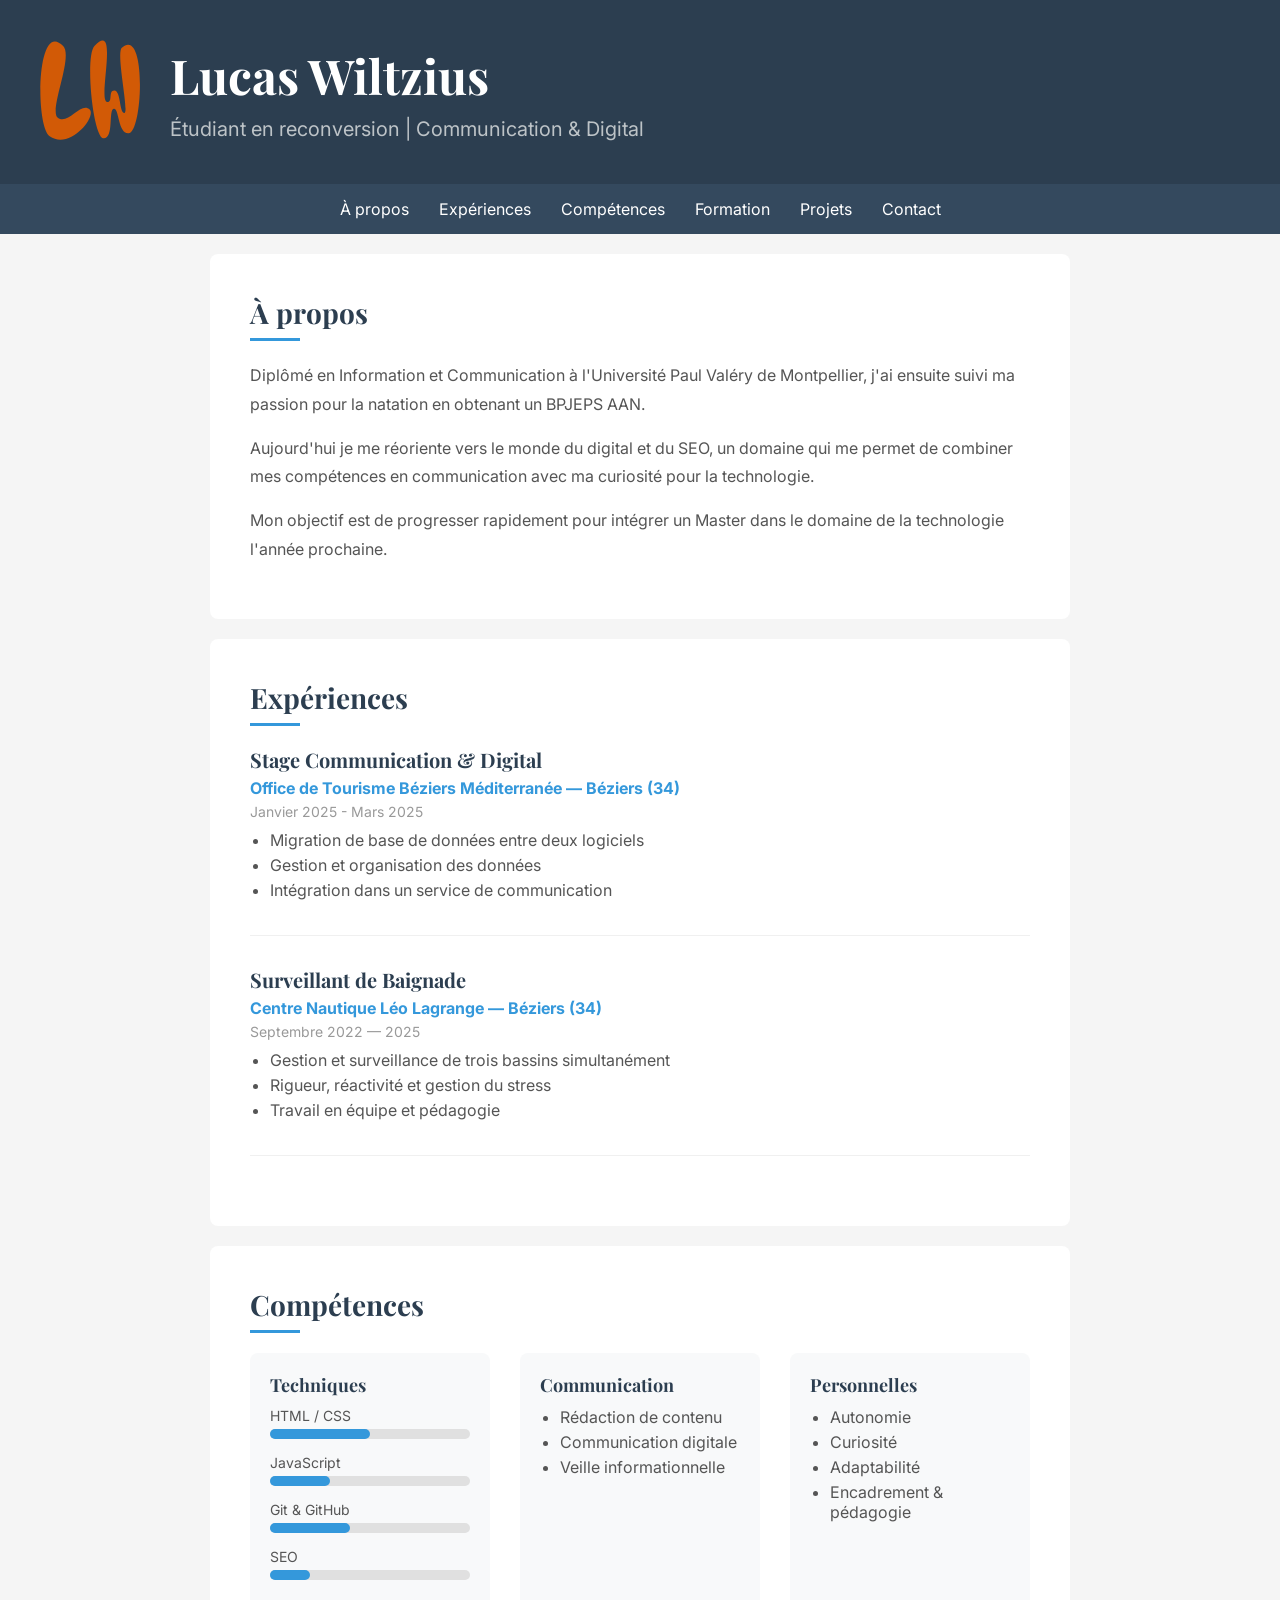
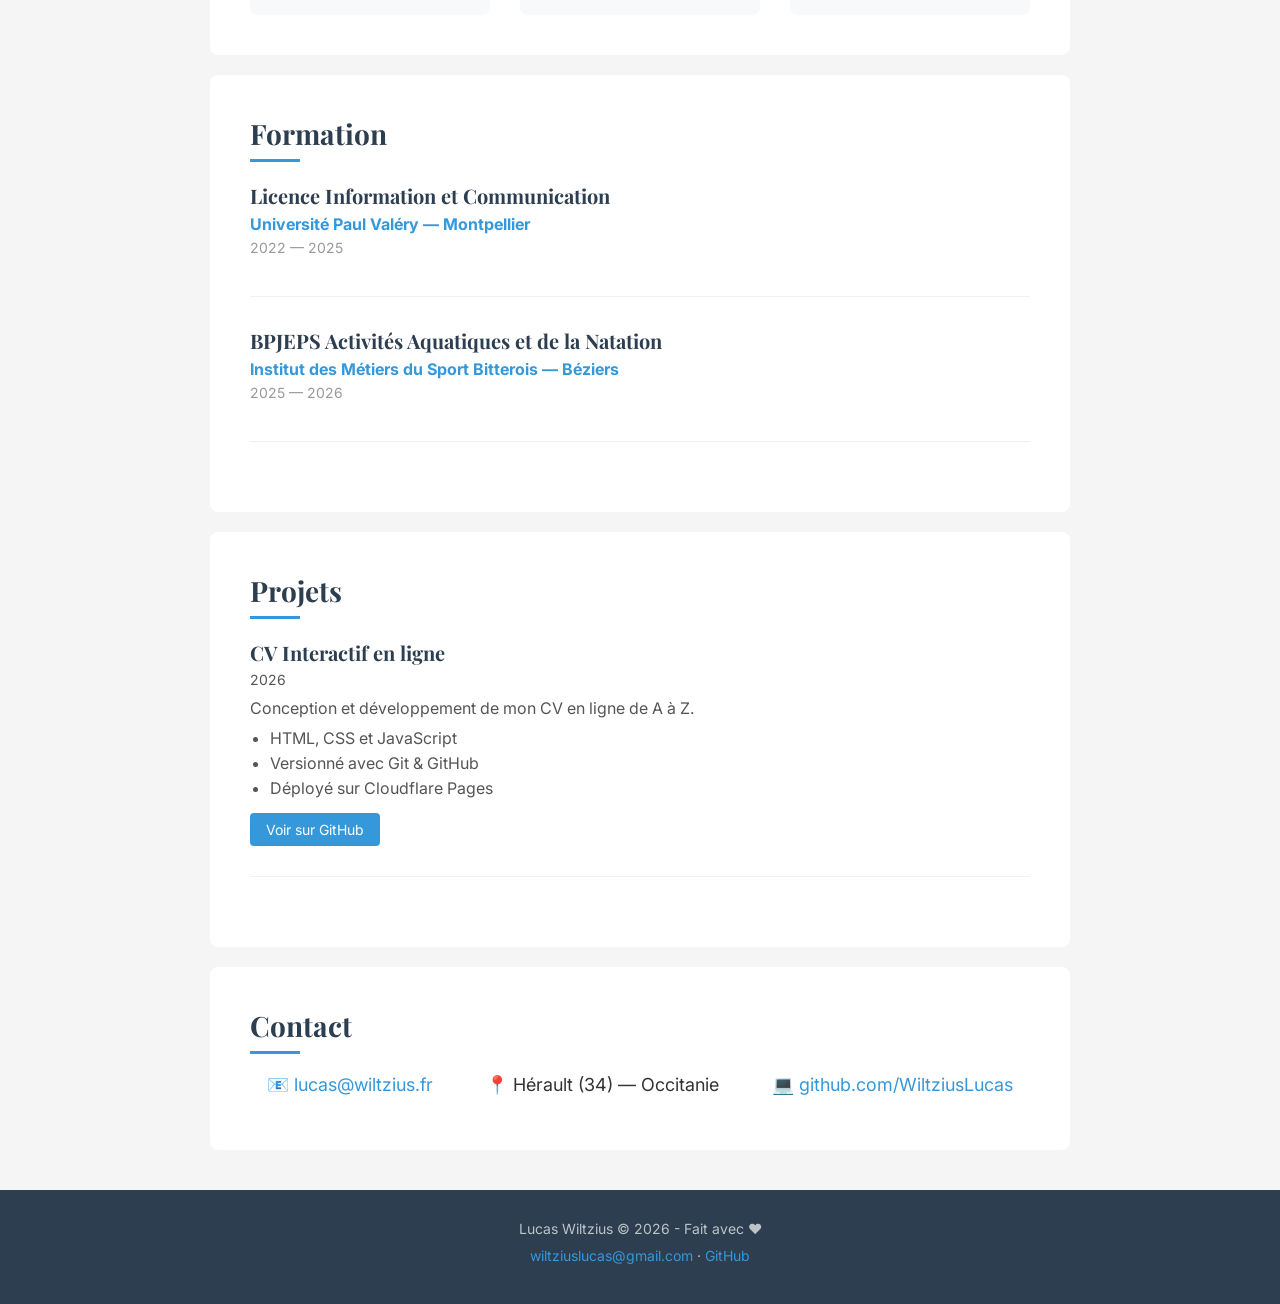
==== index.html @ 1086569e "Header change" ====
<!DOCTYPE html>
<html lang="fr">

<head>
    <meta charset="UTF-8">
    <meta name="viewport" content="width=device-width, initial-scale=1.0">
    <meta name="description"
        content="CV en ligne de Lucas Wiltzius, étudiant en reconversion vers le digital et le SEO. Diplômé en Information-Communication, basé en Occitanie.">
    <meta name="keywords" content="Lucas Wiltzius, CV, digital, SEO, communication, Montpellier, Occitanie">
    <meta name="author" content="Lucas Wiltzius">

    <!-- Facebook Meta Tags -->
    <meta property="og:url" content="https://mon-cv.lucas-d0a.workers.dev/">
    <meta property="og:type" content="website">
    <meta property="og:title" content="Lucas Wiltzius — CV en ligne">
    <meta property="og:description"
        content="Étudiant en reconversion vers le digital et le SEO. Diplômé en Information-Communication, basé en Occitanie.">
    <meta property="og:image" content="https://placehold.co/1200x630">

    <!-- Twitter Meta Tags -->
    <meta name="twitter:card" content="summary_large_image">
    <meta property="twitter:domain" content="mon-cv.lucas-d0a.workers.dev">
    <meta property="twitter:url" content="https://mon-cv.lucas-d0a.workers.dev/">
    <meta name="twitter:title" content="Lucas Wiltzius — CV en ligne">
    <meta name="twitter:description"
        content="Étudiant en reconversion vers le digital et le SEO. Diplômé en Information-Communication, basé en Occitanie.">
    <meta name="twitter:image" content="https://placehold.co/1200x630">

    <!-- Meta Tags Generated via https://www.opengraph.xyz -->

    <!-- Open Graph -->
    <!--
    <meta property="og:title" content="Lucas Wiltzius — CV en ligne">
    <meta property="og:description"
        content="Étudiant en reconversion vers le digital et le SEO. Diplômé en Information-Communication, basé en Occitanie.">
    <meta property="og:type" content="website">
    <meta property="og:url" content="https://mon-cv.lucas-d0a.workers.dev">
    <meta property="og:image" content="https://placehold.co/1200x630"> -->

    <title>CV - Lucas Wiltzius</title>
    <link
        href="https://fonts.googleapis.com/css2?family=Playfair+Display:wght@700&family=Inter:wght@400;600&display=swap"
        rel="stylesheet">
    <link rel="stylesheet" href="css/style.css">
</head>

<body>
    <header>
        <div class="header-logo">
            <img src="assets/images/logo-optimise.svg" alt="Logo Lucas Wiltzius" class="logo">
        </div>
        <div class="header-texte">
            <h1>Lucas Wiltzius</h1>
            <p>Étudiant en reconversion | Communication & Digital</p>
        </div>
    </header>

    <nav>
        <button class="hamburger" id="hamburger">☰</button>
        <div class="nav-liens" id="nav-liens">
            <a href="#apropos">À propos</a>
            <a href="#experiences">Expériences</a>
            <a href="#competences">Compétences</a>
            <a href="#formation">Formation</a>
            <a href="#projets">Projets</a>
            <a href="#contact">Contact</a>
        </div>
    </nav>

    <main>
        <section id="apropos">
            <h2>À propos</h2>
            <p>Diplômé en Information et Communication à l'Université Paul Valéry de Montpellier, j'ai ensuite suivi ma
                passion pour la natation en obtenant un BPJEPS AAN.</p>
            <p>Aujourd'hui je me réoriente vers le monde du digital et du SEO, un domaine qui me permet de combiner mes
                compétences en communication avec ma curiosité pour la technologie.</p>
            <p>Mon objectif est de progresser rapidement pour intégrer un Master dans le domaine de la technologie
                l'année prochaine.</p>
        </section>

        <section id="experiences">
            <h2>Expériences</h2>

            <div class="experience-item">
                <h3>Stage Communication & Digital</h3>
                <p class="etablissement">Office de Tourisme Béziers Méditerranée — Béziers (34)</p>
                <p class="date">Janvier 2025 - Mars 2025</p>
                <ul>
                    <li>Migration de base de données entre deux logiciels</li>
                    <li>Gestion et organisation des données</li>
                    <li>Intégration dans un service de communication</li>
                </ul>
            </div>

            <div class="experience-item">
                <h3>Surveillant de Baignade</h3>
                <p class="etablissement">Centre Nautique Léo Lagrange — Béziers (34)</p>
                <p class="date">Septembre 2022 — 2025</p>
                <ul>
                    <li>Gestion et surveillance de trois bassins simultanément</li>
                    <li>Rigueur, réactivité et gestion du stress</li>
                    <li>Travail en équipe et pédagogie</li>
                </ul>
            </div>

        </section>

        <section id="competences">
            <h2>Compétences</h2>

            <div class="contenu">

                <div class="competences-groupe">
                    <h3>Techniques</h3>

                    <div class="barre-item">
                        <span>HTML / CSS</span>
                        <div class="barre">
                            <div class="barre-progression" data-progression="50"></div>
                        </div>
                    </div>

                    <div class="barre-item">
                        <span>JavaScript</span>
                        <div class="barre">
                            <div class="barre-progression" data-progression="30"></div>
                        </div>
                    </div>

                    <div class="barre-item">
                        <span>Git & GitHub</span>
                        <div class="barre">
                            <div class="barre-progression" data-progression="40"></div>
                        </div>
                    </div>

                    <div class="barre-item">
                        <span>SEO</span>
                        <div class="barre">
                            <div class="barre-progression" data-progression="20"></div>
                        </div>
                    </div>

                </div>

                <div class="competences-groupe">
                    <h3>Communication</h3>
                    <ul>
                        <li>Rédaction de contenu</li>
                        <li>Communication digitale</li>
                        <li>Veille informationnelle</li>
                    </ul>
                </div>

                <div class="competences-groupe">
                    <h3>Personnelles</h3>
                    <ul>
                        <li>Autonomie</li>
                        <li>Curiosité</li>
                        <li>Adaptabilité</li>
                        <li>Encadrement & pédagogie</li>
                    </ul>
                </div>
            </div>

        </section>

        <section id="formation">
            <h2>Formation</h2>

            <div class="formation-item">
                <h3>Licence Information et Communication</h3>
                <p class="etablissement">Université Paul Valéry — Montpellier</p>
                <p class="date">2022 — 2025</p>
            </div>

            <div class="formation-item">
                <h3>BPJEPS Activités Aquatiques et de la Natation</h3>
                <p class="etablissement">Institut des Métiers du Sport Bitterois — Béziers</p>
                <p class="date">2025 — 2026</p>
            </div>

        </section>

        <section id="projets">
            <h2>Projets</h2>

            <div class="projet-item">
                <h3>CV Interactif en ligne</h3>
                <p class="date">2026</p>
                <p>Conception et développement de mon CV en ligne de A à Z.</p>
                <ul>
                    <li>HTML, CSS et JavaScript</li>
                    <li>Versionné avec Git & GitHub</li>
                    <li>Déployé sur Cloudflare Pages</li>
                </ul>
                <a href="https://github.com/WiltziusLucas/mon-cv" target="_blank">Voir sur GitHub</a>
            </div>

        </section>

        <section id="contact">
            <h2>Contact</h2>

            <div class="contenu-contact">

                <div class="contact-item">
                    <p>📧 <a href="mailto:lucas@wiltzius.fr">lucas@wiltzius.fr</a></p>
                </div>

                <div class="contact-item">
                    <p>📍 Hérault (34) — Occitanie</p>
                </div>

                <div class="contact-item">
                    <p>💻 <a href="https://github.com/WiltziusLucas" target="_blank">github.com/WiltziusLucas</a></p>
                </div>

            </div>

        </section>
    </main>

    <footer>
        <p>Lucas Wiltzius © 2026 - Fait avec ❤️</p>
        <p>
            <a href="mailto:wiltziuslucas@gmail.com">wiltziuslucas@gmail.com</a>
            ·
            <a href="https://github.com/WiltziusLucas" target="_blank">GitHub</a>
        </p>
    </footer>

    <script src="js/main.js"></script>

</body>

</html>
---- css/style.css ----
* {
    margin: 0;
    padding: 0;
    box-sizing: border-box;
}

html {
    scroll-behavior: smooth;
}

body {
    font-family: 'Inter', sans-serif;
    background-color: #f5f5f5;
    color: #333333;
}

h1,
h2,
h3 {
    font-family: 'Playfair Display', serif;
}

header {
    background-color: #2c3e50;
    color: #ffffff;
    padding: 40px;
    display: flex;
    flex-direction: row;
    align-items: center;
    justify-content: flex-start;
    gap: 30px;
}

.logo {
    width: 100px;
    height: 100px;
}

/* Photo de profil */
.photo-profil {
    width: 150px;
    height: 150px;
    border-radius: 50%;
    border: 4px solid #3498db;
    margin-bottom: 10px;
}

header h1 {
    font-size: 48px;
    margin-bottom: 10px;
}

header p {
    font-size: 20px;
    color: #bdc3c7;
}

nav {
    background-color: #34495e;
    text-align: center;
    padding: 15px;
    position: sticky;
    top: 0;
    z-index: 100;
    display: flex;
    justify-content: center;
    align-items: center;
}

nav a {
    color: #ffffff;
    text-decoration: none;
    margin: 0 15px;
    font-size: 16px;
}

nav a:hover {
    color: #3498db;
}

main {
    max-width: 900px;
    margin: 0 auto;
    padding: 20px;
}

section {
    background-color: #ffffff;
    border-radius: 8px;
    padding: 40px;
    margin-bottom: 20px;
    opacity: 0;
    transform: translateY(30px);
    transition: opacity 0.6s ease, transform 0.6s ease;
    scroll-margin-top: 140px;
}

section.visible {
    opacity: 1;
    transform: translateY(0);
}

section h2 {
    font-size: 28px;
    color: #2c3e50;
    margin-bottom: 20px;
    padding-bottom: 10px;
    position: relative;
}

section h2::after {
    content: '';
    position: absolute;
    left: 0;
    bottom: 0;
    width: 50px;
    height: 3px;
    background-color: #3498db;
}

footer {
    background-color: #2c3e50;
    color: #ffffff;
    text-align: center;
    padding: 30px 20px;
    font-size: 14px;
}

footer p {
    color: #bdc3c7;
    margin-bottom: 10px;
}

footer a {
    color: #3498db;
    text-decoration: none;
}

footer a:hover {
    text-decoration: underline;
}

/* Expériences & Formation */
.experience-item,
.formation-item {
    margin-bottom: 30px;
    padding-bottom: 30px;
    border-bottom: 1px solid #f0f0f0;
}

.experience-item h3,
.formation-item h3 {
    font-size: 20px;
    color: #2c3e50;
    margin-bottom: 5px;
}

.etablissement {
    color: #3498db;
    font-weight: bold;
    margin-bottom: 5px;
}

.date {
    color: #999999;
    font-size: 14px;
    margin-bottom: 10px;
}

.experience-item ul {
    padding-left: 20px;
}

.experience-item ul li {
    margin-bottom: 5px;
    color: #555555;
}

/* Compétences */
#competences .contenu {
    display: flex;
    gap: 30px;
}

.competences-groupe {
    flex: 1;
    background-color: #f8f9fa;
    padding: 20px;
    border-radius: 8px;
}

.competences-groupe h3 {
    font-size: 18px;
    color: #2c3e50;
    margin-bottom: 10px;
}

.competences-groupe ul {
    padding-left: 20px;
}

.competences-groupe ul li {
    margin-bottom: 5px;
    color: #555555;
}

/* Contact */

/* Contact Flexbox */
.contenu-contact {
    display: flex;
    justify-content: space-around;
    align-items: center;
    flex-wrap: wrap;
    gap: 20px;
}

.contact-item {
    margin-bottom: 15px;
    font-size: 18px;
}

.contact-item a {
    color: #3498db;
    text-decoration: none;
}

.contact-item a:hover {
    text-decoration: underline;
}

/* À propos */
#apropos p {
    color: #555555;
    font-size: 16px;
    line-height: 1.8;
    margin-bottom: 15px;
}

/* Projets */
.projet-item {
    margin-bottom: 30px;
    padding-bottom: 30px;
    border-bottom: 1px solid #f0f0f0;
}

.projet-item h3 {
    font-size: 20px;
    color: #2c3e50;
    margin-bottom: 5px;
}

.projet-item p {
    color: #555555;
    margin-bottom: 10px;
}

.projet-item ul {
    padding-left: 20px;
    margin-bottom: 15px;
}

.projet-item ul li {
    margin-bottom: 5px;
    color: #555555;
}

.projet-item a {
    display: inline-block;
    background-color: #3498db;
    color: #ffffff;
    padding: 8px 16px;
    border-radius: 4px;
    text-decoration: none;
    font-size: 14px;
}

.projet-item a:hover {
    background-color: #2980b9;
}

/* Hamburger - styles de base */
.hamburger {
    display: none;
    background: none;
    border: none;
    color: #ffffff;
    font-size: 28px;
    cursor: pointer;
}

.nav-liens {
    display: flex;
    gap: 0;
}

/* Barres de progression */
.barre-item {
    margin-bottom: 15px;
}

.barre-item span {
    display: block;
    font-size: 14px;
    color: #555555;
    margin-bottom: 5px;
}

.barre {
    background-color: #e0e0e0;
    border-radius: 10px;
    height: 10px;
    width: 100%;
}

.barre-progression {
    height: 10px;
    border-radius: 10px;
    background-color: #3498db;
    width: 0%;
    transition: width 1s ease;
}

section {
    transition: transform 0.2s ease, box-shadow 0.2s ease;
}

section:hover {
    transform: translateY(-3px);
    box-shadow: 0 8px 25px rgba(0, 0, 0, 0.1);
}

/* Media Queries */
@media (max-width: 768px) {
    header h1 {
        font-size: 32px;
    }

    section {
        padding: 20px;
    }

    #competences .contenu {
        flex-direction: column;
    }

    .hamburger {
        display: block;
    }

    .nav-liens {
        display: none;
        flex-direction: column;
        width: 100%;
        gap: 10px;
        margin-top: 10px;
    }

    .nav-liens.ouvert {
        display: flex;
    }

    nav {
        display: flex;
        flex-wrap: wrap;
        align-items: center;
        justify-content: center;
    }
}
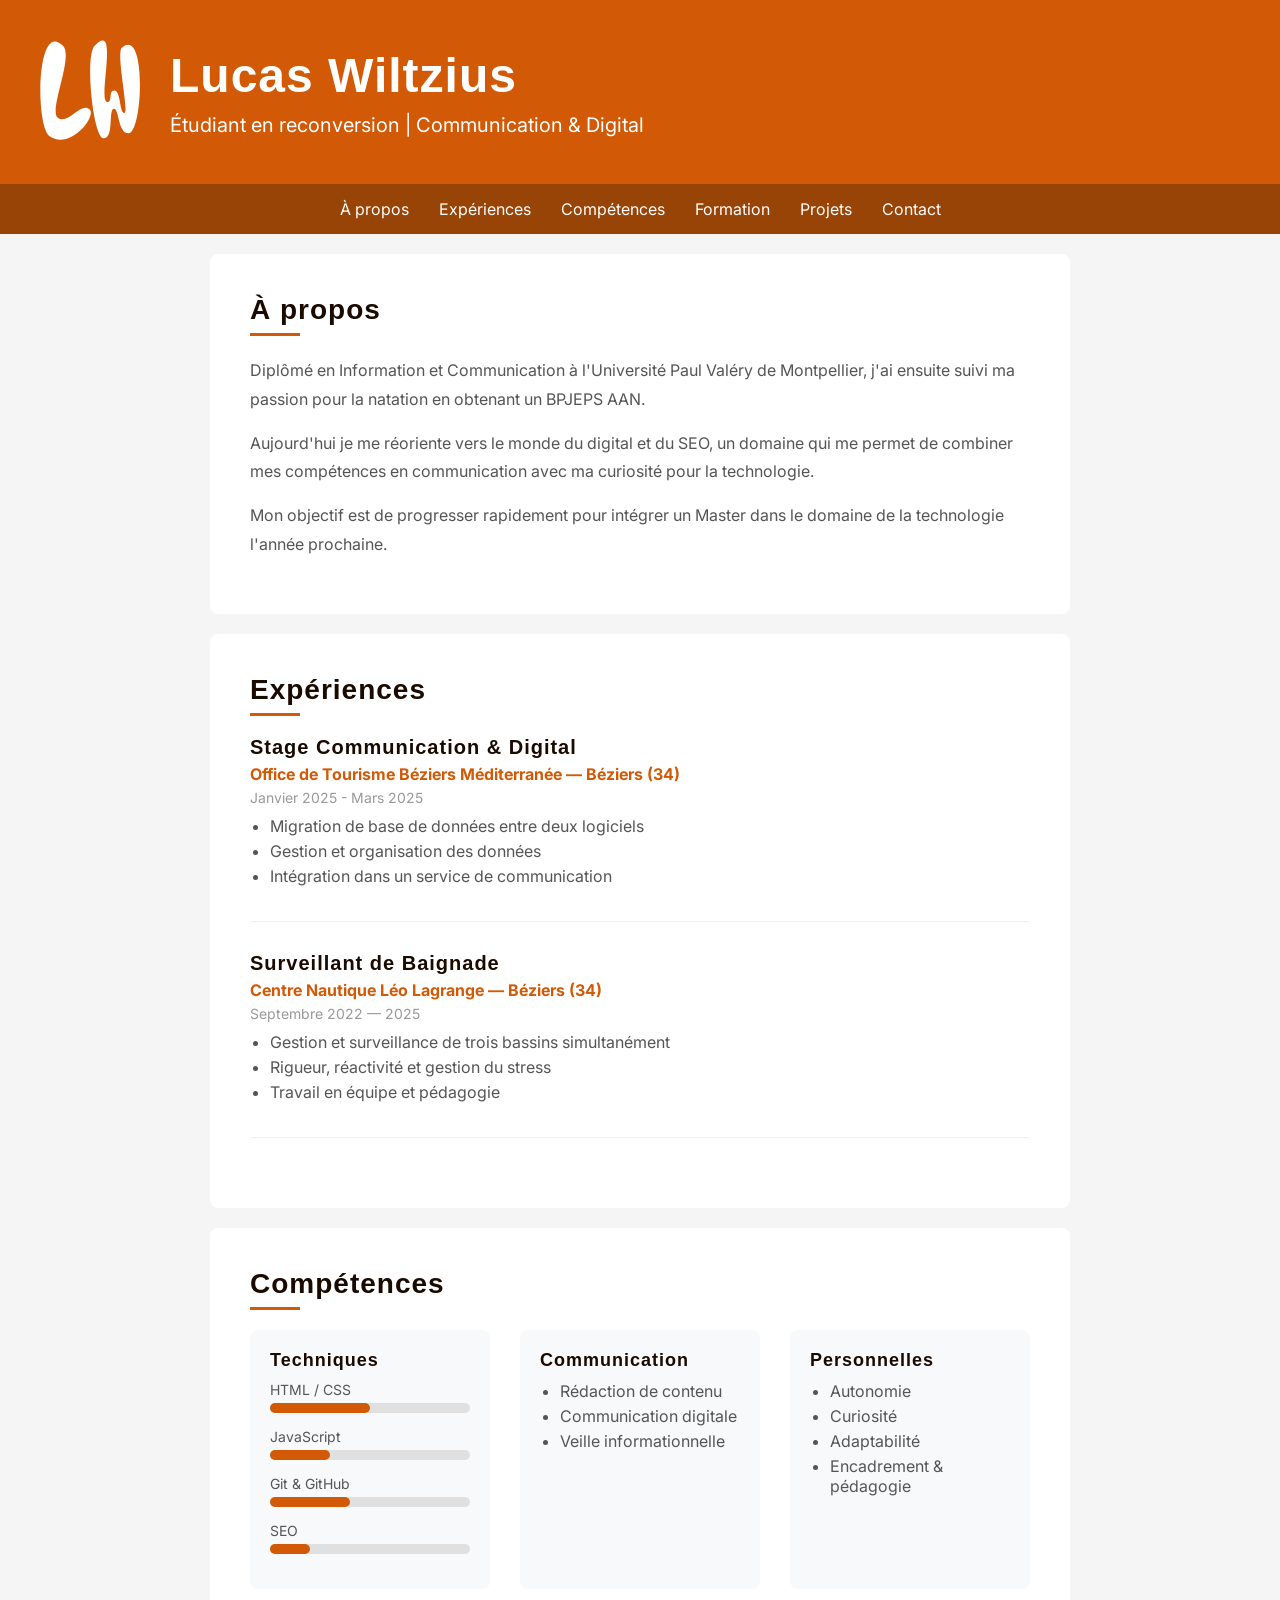
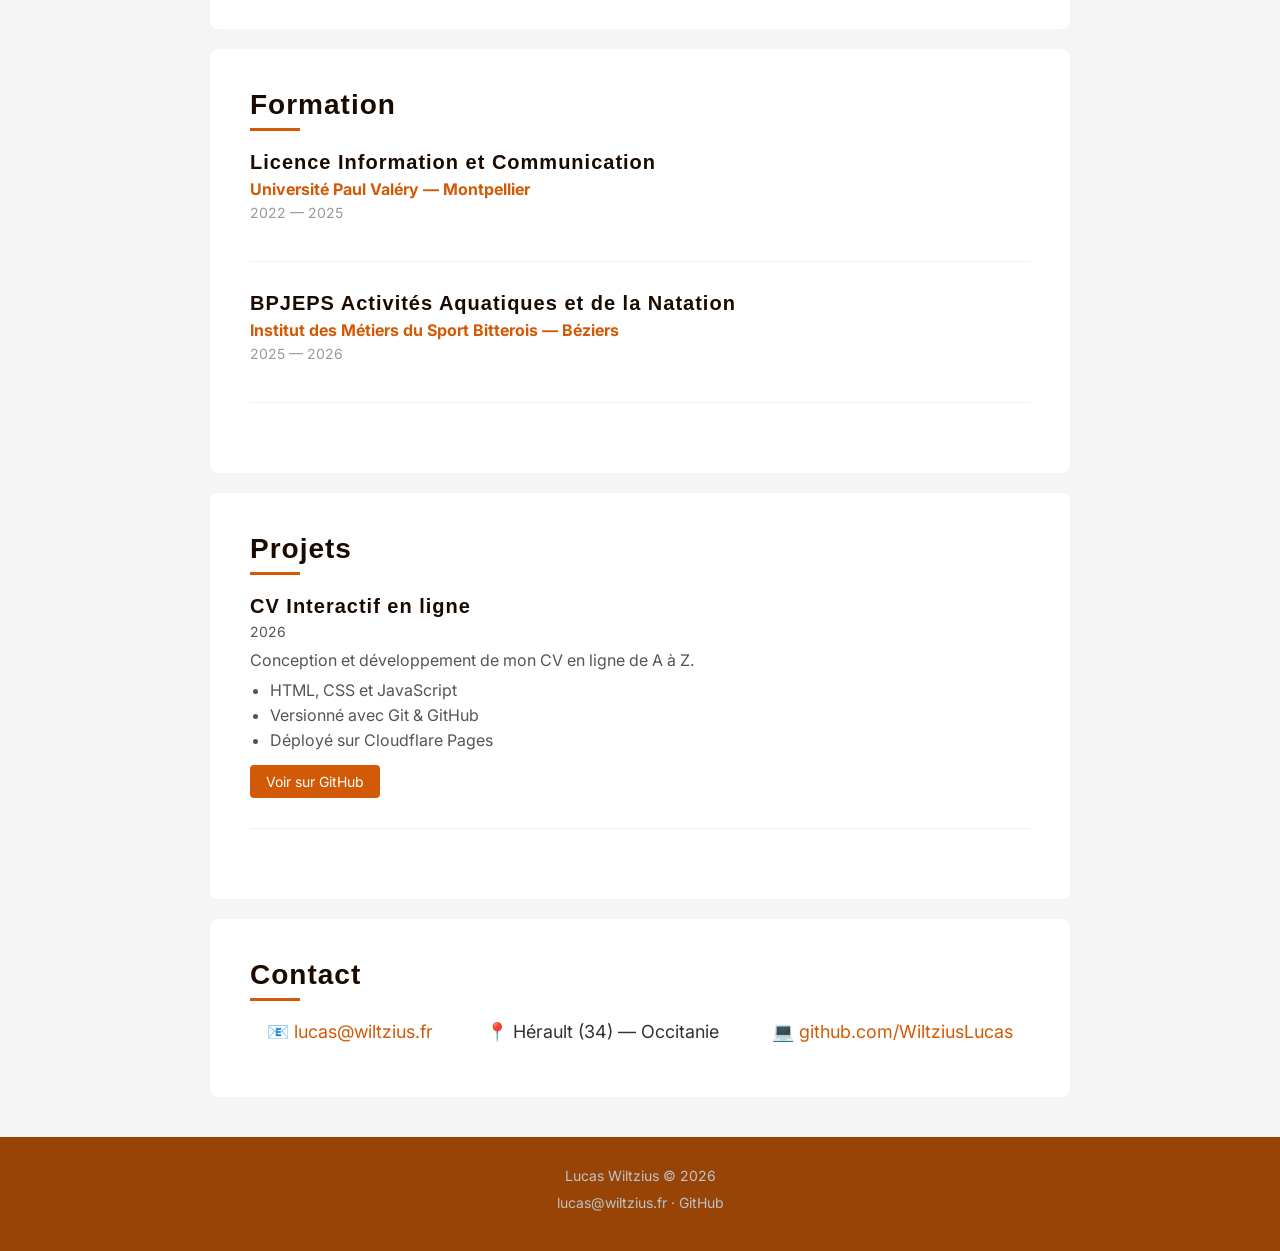
==== commit 9991bc36: "Modification couleur -> Orange" ====
--- a/index.html
+++ b/index.html
@@ -40,6 +40,7 @@
     <title>CV - Lucas Wiltzius</title>
     <link
         href="https://fonts.googleapis.com/css2?family=Playfair+Display:wght@700&family=Inter:wght@400;600&display=swap"
+        href="https://fonts.googleapis.com/css2?family=Oswald:wght@600;700&family=Inter:wght@400;600&display=swap"
         rel="stylesheet">
     <link rel="stylesheet" href="css/style.css">
 </head>
@@ -47,7 +48,7 @@
 <body>
     <header>
         <div class="header-logo">
-            <img src="assets/images/logo-optimise.svg" alt="Logo Lucas Wiltzius" class="logo">
+            <img src="assets/images/logo-blanc.svg" alt="Logo Lucas Wiltzius" class="logo">
         </div>
         <div class="header-texte">
             <h1>Lucas Wiltzius</h1>
@@ -222,9 +223,9 @@
     </main>
 
     <footer>
-        <p>Lucas Wiltzius © 2026 - Fait avec ❤️</p>
+        <p>Lucas Wiltzius © 2026</p>
         <p>
-            <a href="mailto:wiltziuslucas@gmail.com">wiltziuslucas@gmail.com</a>
+            <a href="mailto:lucas@wiltzius.fr">lucas@wiltzius.fr</a>
             ·
             <a href="https://github.com/WiltziusLucas" target="_blank">GitHub</a>
         </p>
--- a/css/style.css
+++ b/css/style.css
@@ -17,11 +17,14 @@
 h1,
 h2,
 h3 {
-    font-family: 'Playfair Display', serif;
+    font-family: 'Oswald', sans-serif;
+    font-weight: 700;
+    letter-spacing: 1px;
+    color: #d25a06;
 }
 
 header {
-    background-color: #2c3e50;
+    background-color: #d25a06;
     color: #ffffff;
     padding: 40px;
     display: flex;
@@ -30,6 +33,11 @@
     justify-content: flex-start;
     gap: 30px;
 }
+
+.header-texte h1 {
+    color: white;
+}
+
 
 .logo {
     width: 100px;
@@ -41,7 +49,7 @@
     width: 150px;
     height: 150px;
     border-radius: 50%;
-    border: 4px solid #3498db;
+    border: 4px solid #d25a06;
     margin-bottom: 10px;
 }
 
@@ -52,11 +60,11 @@
 
 header p {
     font-size: 20px;
-    color: #bdc3c7;
+    color: white;
 }
 
 nav {
-    background-color: #34495e;
+    background-color: #984407;
     text-align: center;
     padding: 15px;
     position: sticky;
@@ -75,7 +83,7 @@
 }
 
 nav a:hover {
-    color: #3498db;
+    color: #e8711a;
 }
 
 main {
@@ -102,7 +110,7 @@
 
 section h2 {
     font-size: 28px;
-    color: #2c3e50;
+    color: #1a0a00;
     margin-bottom: 20px;
     padding-bottom: 10px;
     position: relative;
@@ -115,11 +123,11 @@
     bottom: 0;
     width: 50px;
     height: 3px;
-    background-color: #3498db;
+    background-color: #d25a06;
 }
 
 footer {
-    background-color: #2c3e50;
+    background-color: #984407;
     color: #ffffff;
     text-align: center;
     padding: 30px 20px;
@@ -132,7 +140,7 @@
 }
 
 footer a {
-    color: #3498db;
+    color: #bdc3c7;
     text-decoration: none;
 }
 
@@ -151,12 +159,12 @@
 .experience-item h3,
 .formation-item h3 {
     font-size: 20px;
-    color: #2c3e50;
+    color: #1a0a00;
     margin-bottom: 5px;
 }
 
 .etablissement {
-    color: #3498db;
+    color: #d25a06;
     font-weight: bold;
     margin-bottom: 5px;
 }
@@ -191,7 +199,7 @@
 
 .competences-groupe h3 {
     font-size: 18px;
-    color: #2c3e50;
+    color: #1a0a00;
     margin-bottom: 10px;
 }
 
@@ -221,7 +229,7 @@
 }
 
 .contact-item a {
-    color: #3498db;
+    color: #d25a06;
     text-decoration: none;
 }
 
@@ -246,7 +254,7 @@
 
 .projet-item h3 {
     font-size: 20px;
-    color: #2c3e50;
+    color: #1a0a00;
     margin-bottom: 5px;
 }
 
@@ -267,7 +275,7 @@
 
 .projet-item a {
     display: inline-block;
-    background-color: #3498db;
+    background-color: #d25a06;
     color: #ffffff;
     padding: 8px 16px;
     border-radius: 4px;
@@ -276,7 +284,7 @@
 }
 
 .projet-item a:hover {
-    background-color: #2980b9;
+    background-color: #d25a06;
 }
 
 /* Hamburger - styles de base */
@@ -316,7 +324,7 @@
 .barre-progression {
     height: 10px;
     border-radius: 10px;
-    background-color: #3498db;
+    background-color: #d25a06;
     width: 0%;
     transition: width 1s ease;
 }
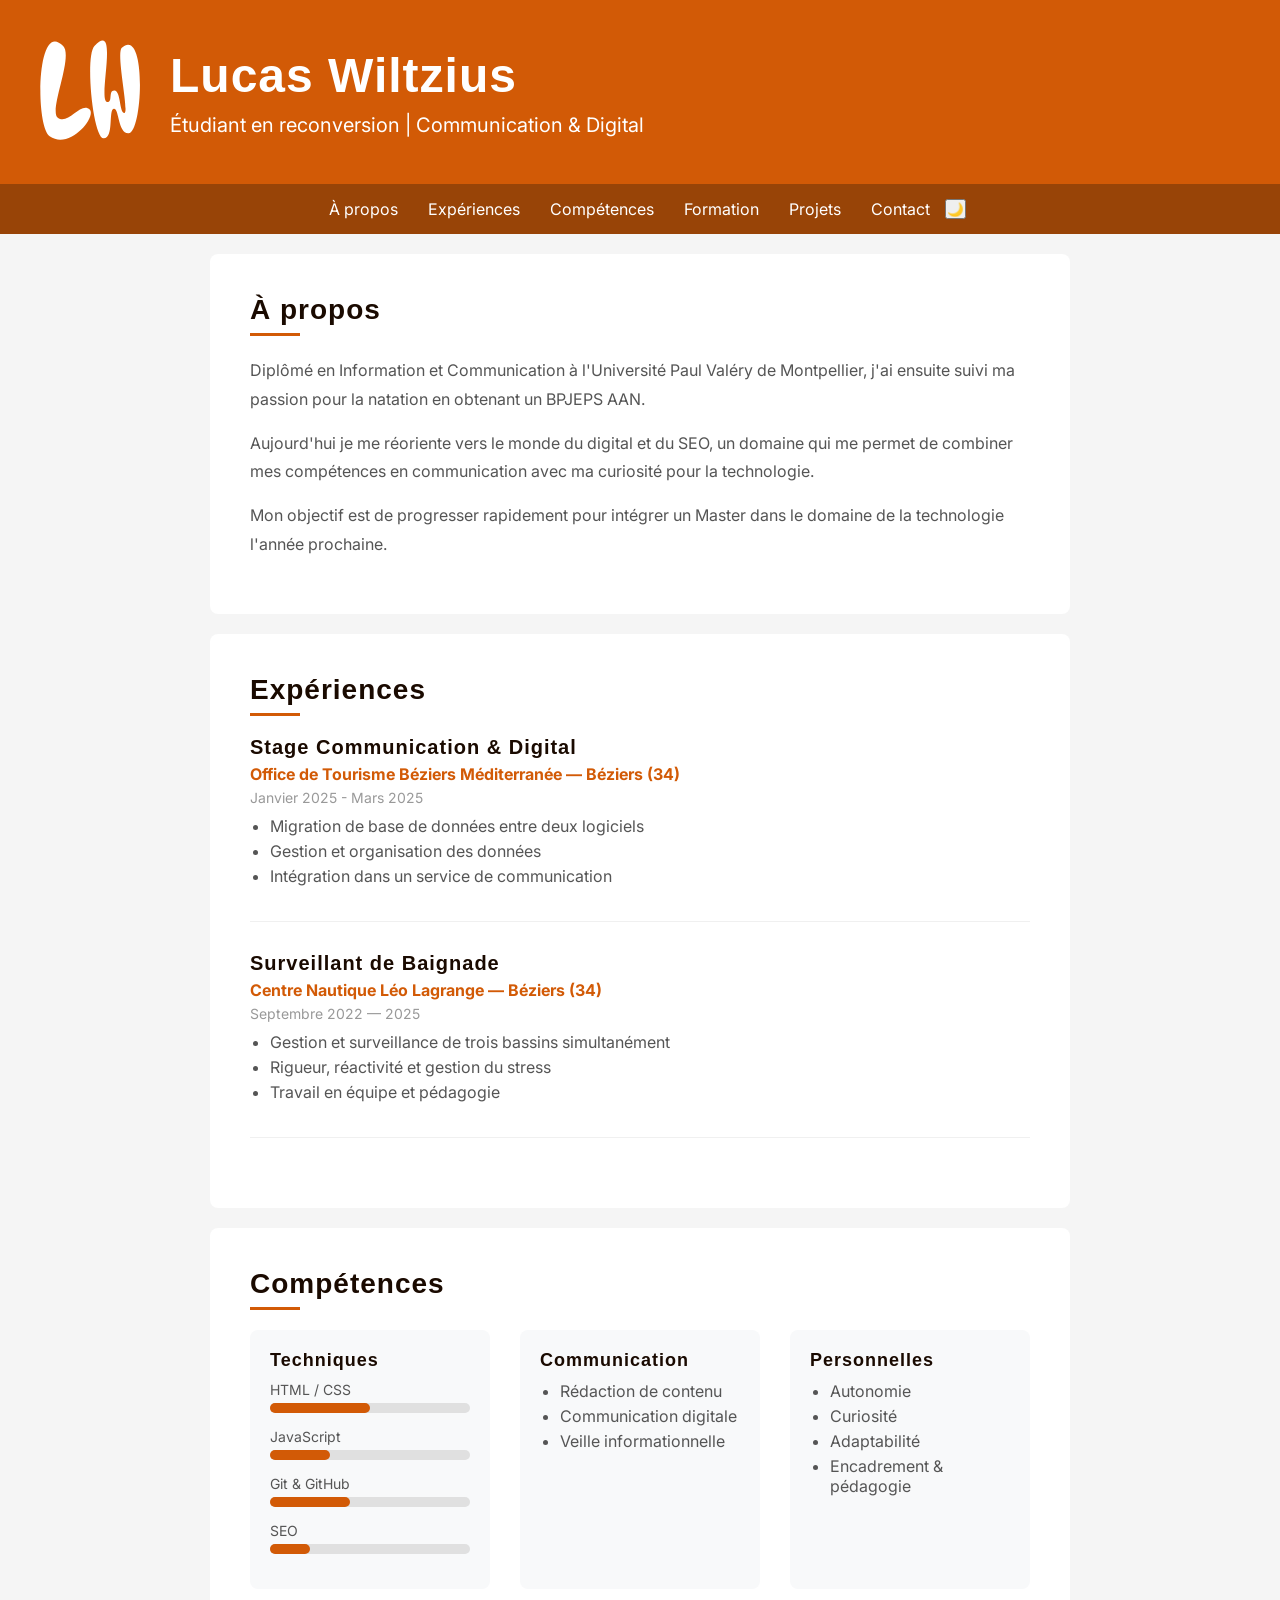
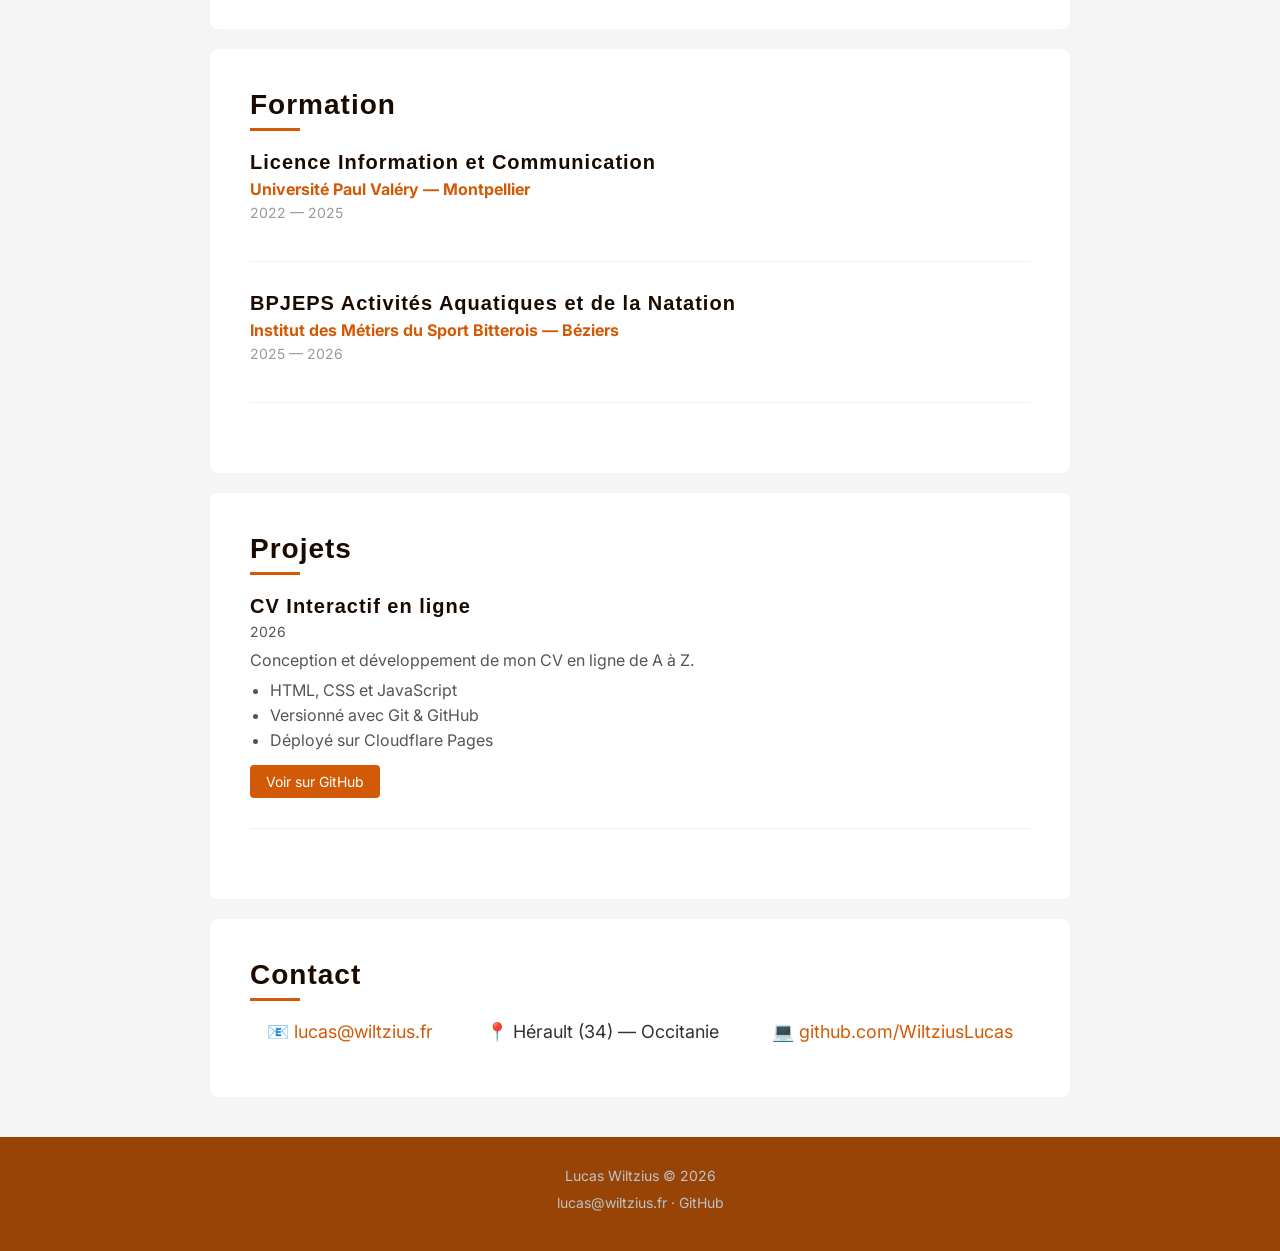
==== commit fdf6aa8e: "Fin de session" ====
--- a/index.html
+++ b/index.html
@@ -65,6 +65,7 @@
             <a href="#formation">Formation</a>
             <a href="#projets">Projets</a>
             <a href="#contact">Contact</a>
+            <button class="toggle-theme" id="toggle-theme">🌙</button>
         </div>
     </nav>
 
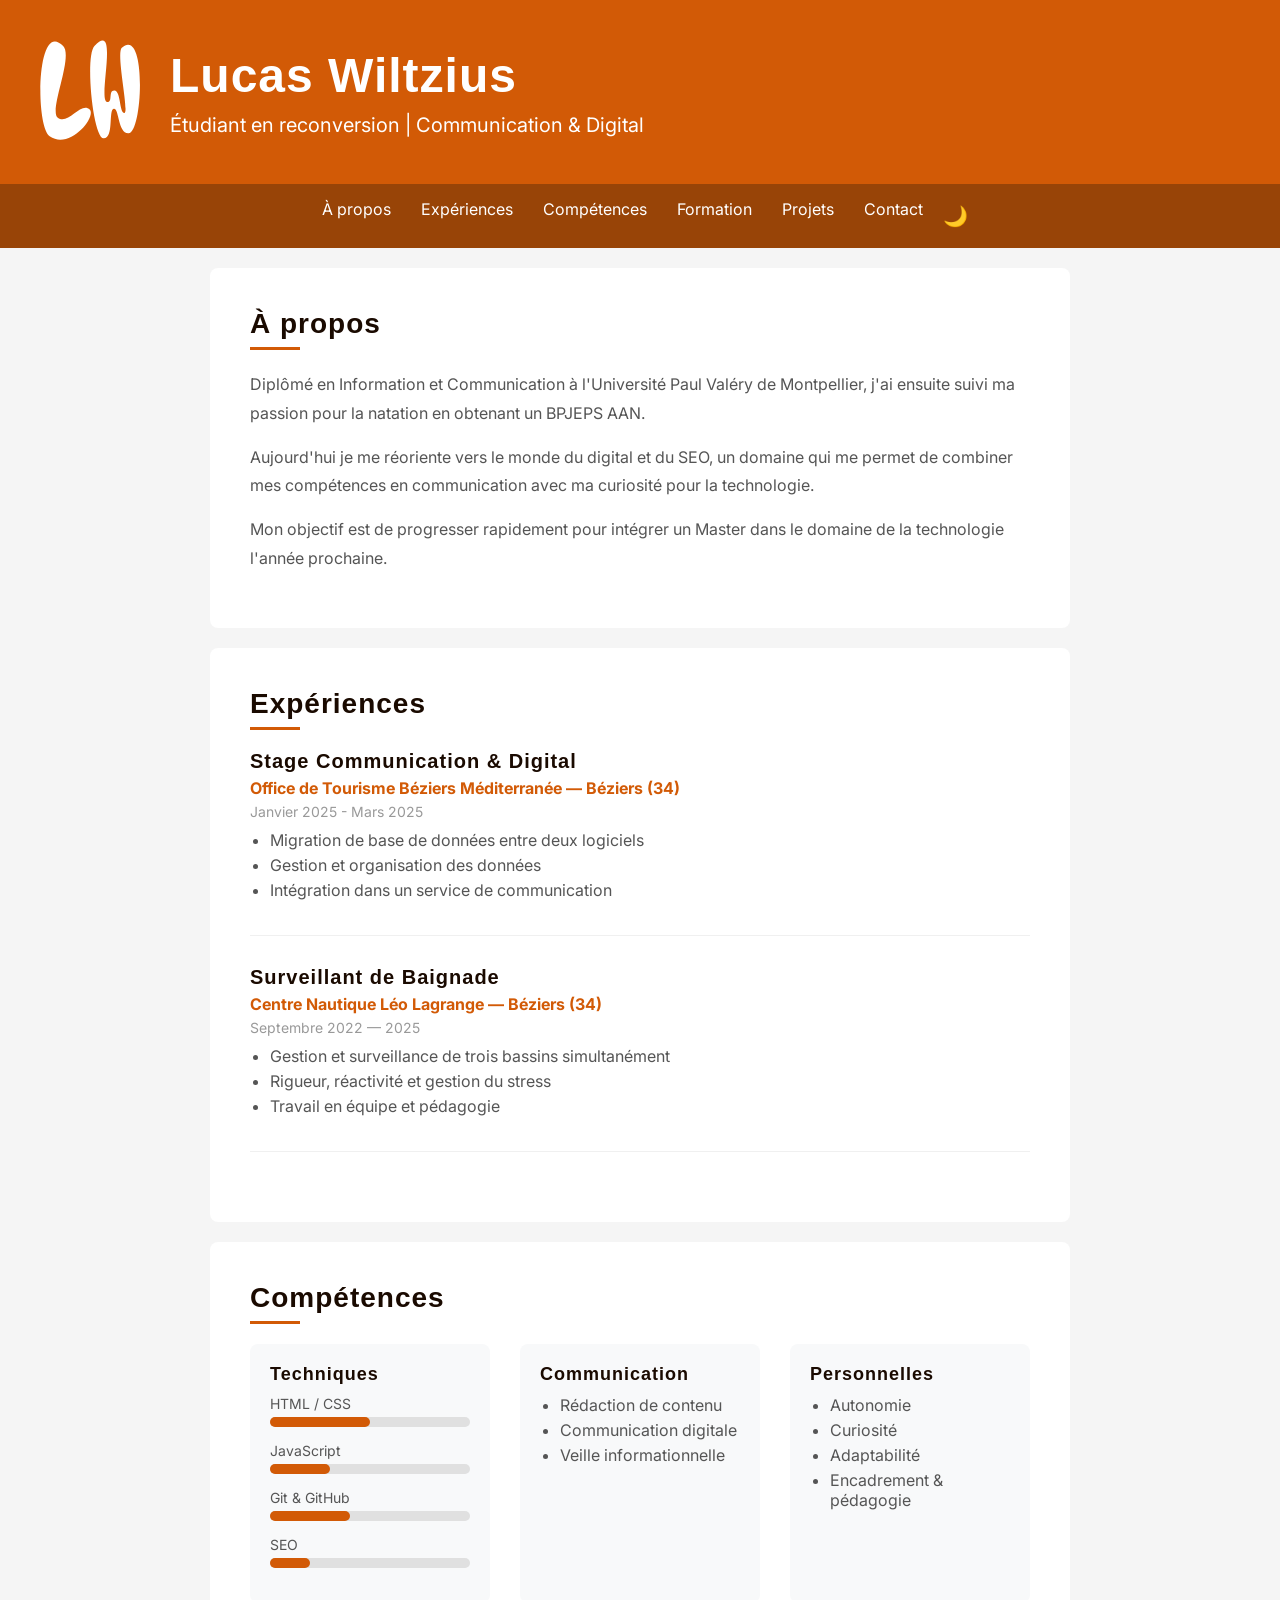
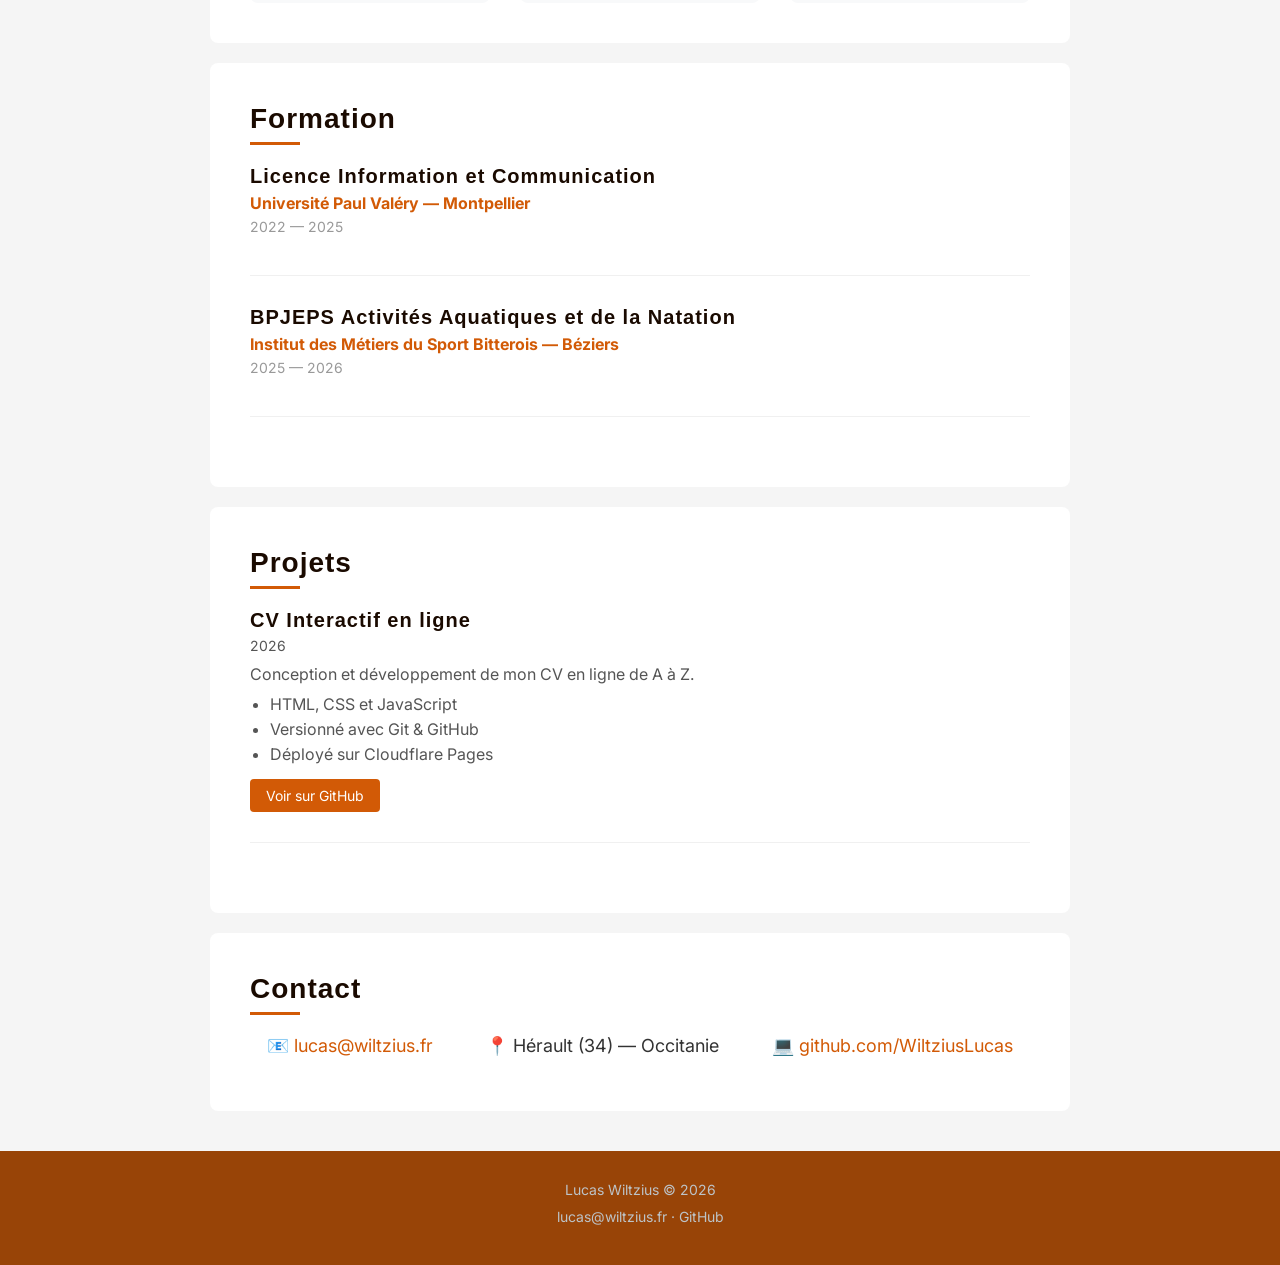
==== commit c6e6df91: "Google Analytics" ====
--- a/index.html
+++ b/index.html
@@ -44,6 +44,16 @@
         rel="stylesheet">
     <link rel="stylesheet" href="css/style.css">
 </head>
+
+<!-- Google tag (gtag.js) -->
+<script async src="https://www.googletagmanager.com/gtag/js?id=G-15H95GL3NT"></script>
+<script>
+    window.dataLayer = window.dataLayer || [];
+    function gtag() { dataLayer.push(arguments); }
+    gtag('js', new Date());
+
+    gtag('config', 'G-15H95GL3NT');
+</script>
 
 <body>
     <header>
--- a/css/style.css
+++ b/css/style.css
@@ -338,6 +338,7 @@
     box-shadow: 0 8px 25px rgba(0, 0, 0, 0.1);
 }
 
+
 /* Media Queries */
 @media (max-width: 768px) {
     header h1 {
@@ -374,4 +375,75 @@
         align-items: center;
         justify-content: center;
     }
+}
+
+/* Toggle theme bouton */
+.toggle-theme {
+    background: none;
+    border: none;
+    font-size: 20px;
+    cursor: pointer;
+    padding: 5px;
+}
+
+/* Dark mode */
+/* Dark mode */
+body.dark {
+    background-color: #1a1a1a;
+    color: #e0e0e0;
+}
+
+body.dark section {
+    background-color: #2d2d2d;
+}
+
+body.dark nav {
+    background-color: #1a0800;
+}
+
+body.dark header {
+    background-color: #0d0500;
+}
+
+body.dark header h1 {
+    color: #ff9a4d;
+}
+
+body.dark header p {
+    color: #e8711a;
+}
+
+body.dark .logo {
+    filter: brightness(0) saturate(100%) invert(65%) sepia(80%) saturate(500%) hue-rotate(340deg) brightness(110%);
+}
+
+body.dark h2,
+body.dark h3 {
+    color: #ff9a4d;
+}
+
+body.dark .competences-groupe {
+    background-color: #3a3a3a;
+}
+
+body.dark footer {
+    background-color: #0d0500;
+}
+
+body.dark .experience-item,
+body.dark .formation-item,
+body.dark .projet-item {
+    border-bottom: 1px solid #444444;
+}
+
+body.dark .etablissement {
+    color: #ff9a4d;
+}
+
+body.dark nav a {
+    color: #e0e0e0;
+}
+
+body.dark nav a:hover {
+    color: #ff9a4d;
 }
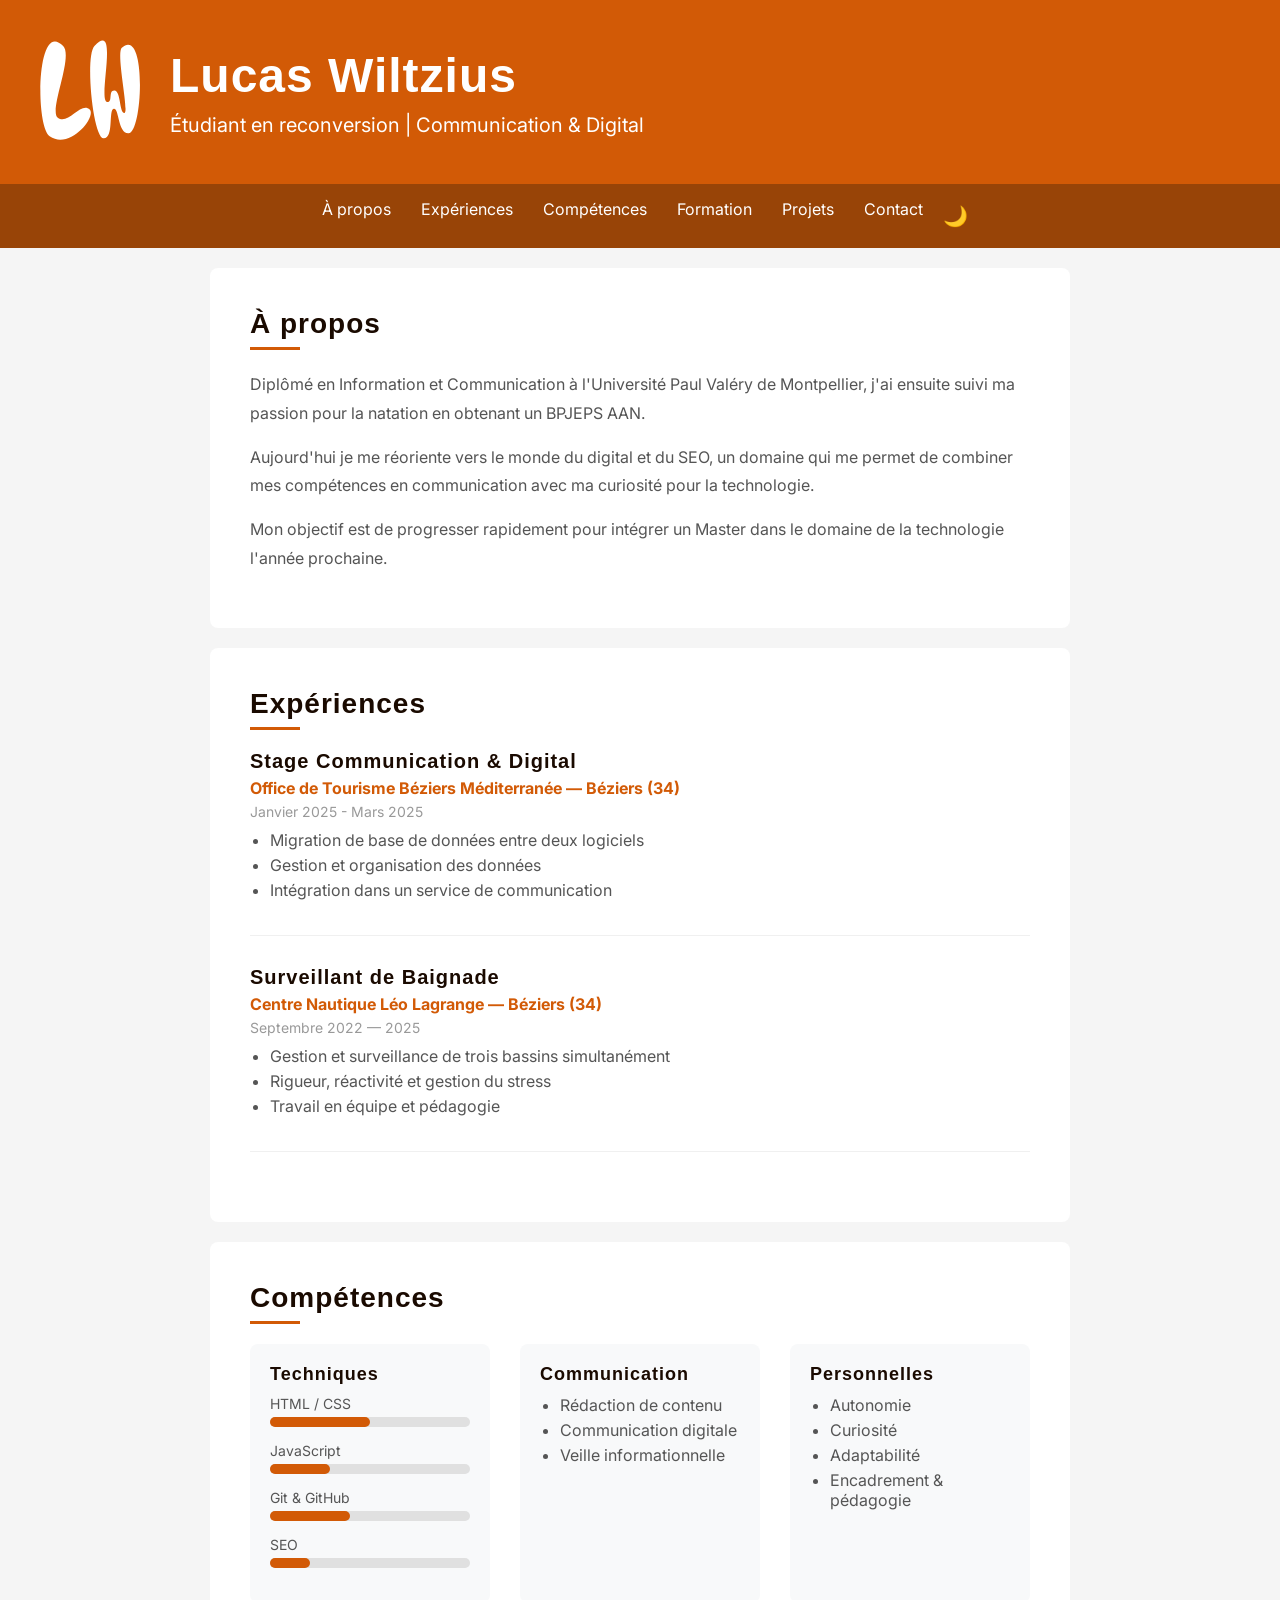
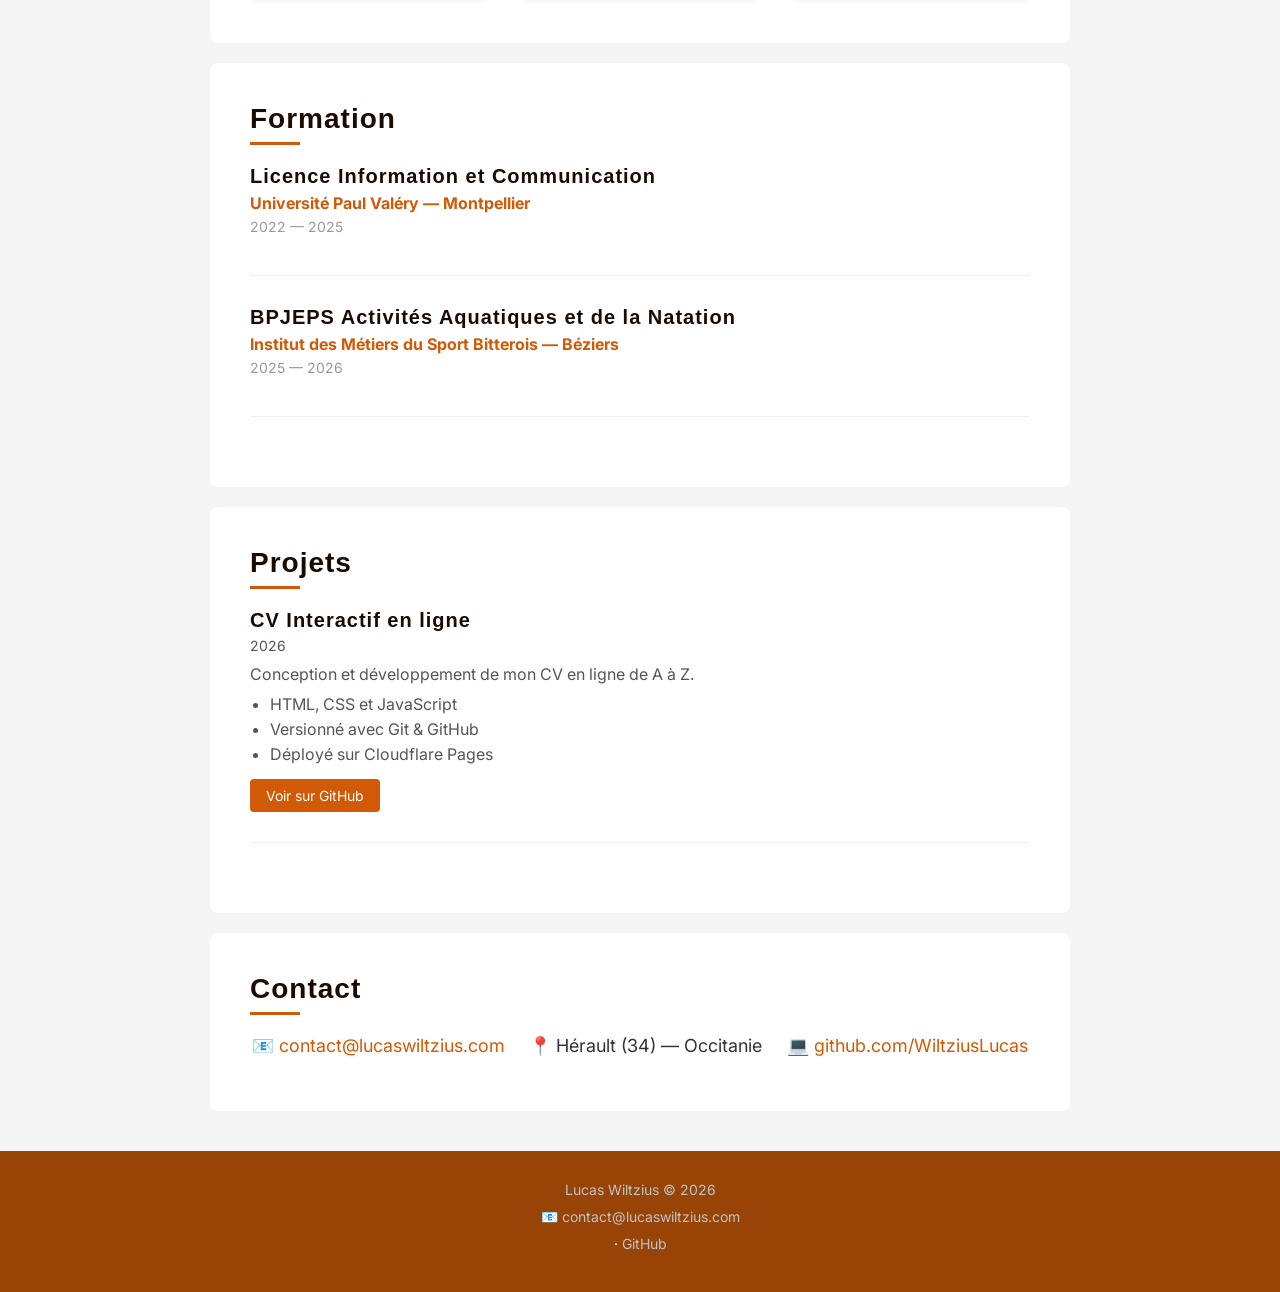
==== commit 3d01f229: "Mail Adress" ====
--- a/index.html
+++ b/index.html
@@ -217,7 +217,7 @@
             <div class="contenu-contact">
 
                 <div class="contact-item">
-                    <p>📧 <a href="mailto:lucas@wiltzius.fr">lucas@wiltzius.fr</a></p>
+                    <p>📧 <a href="mailto:contact@lucaswiltzius.com">contact@lucaswiltzius.com</a></p>
                 </div>
 
                 <div class="contact-item">
@@ -236,7 +236,7 @@
     <footer>
         <p>Lucas Wiltzius © 2026</p>
         <p>
-            <a href="mailto:lucas@wiltzius.fr">lucas@wiltzius.fr</a>
+            <p>📧 <a href="mailto:contact@lucaswiltzius.com">contact@lucaswiltzius.com</a></p>
             ·
             <a href="https://github.com/WiltziusLucas" target="_blank">GitHub</a>
         </p>
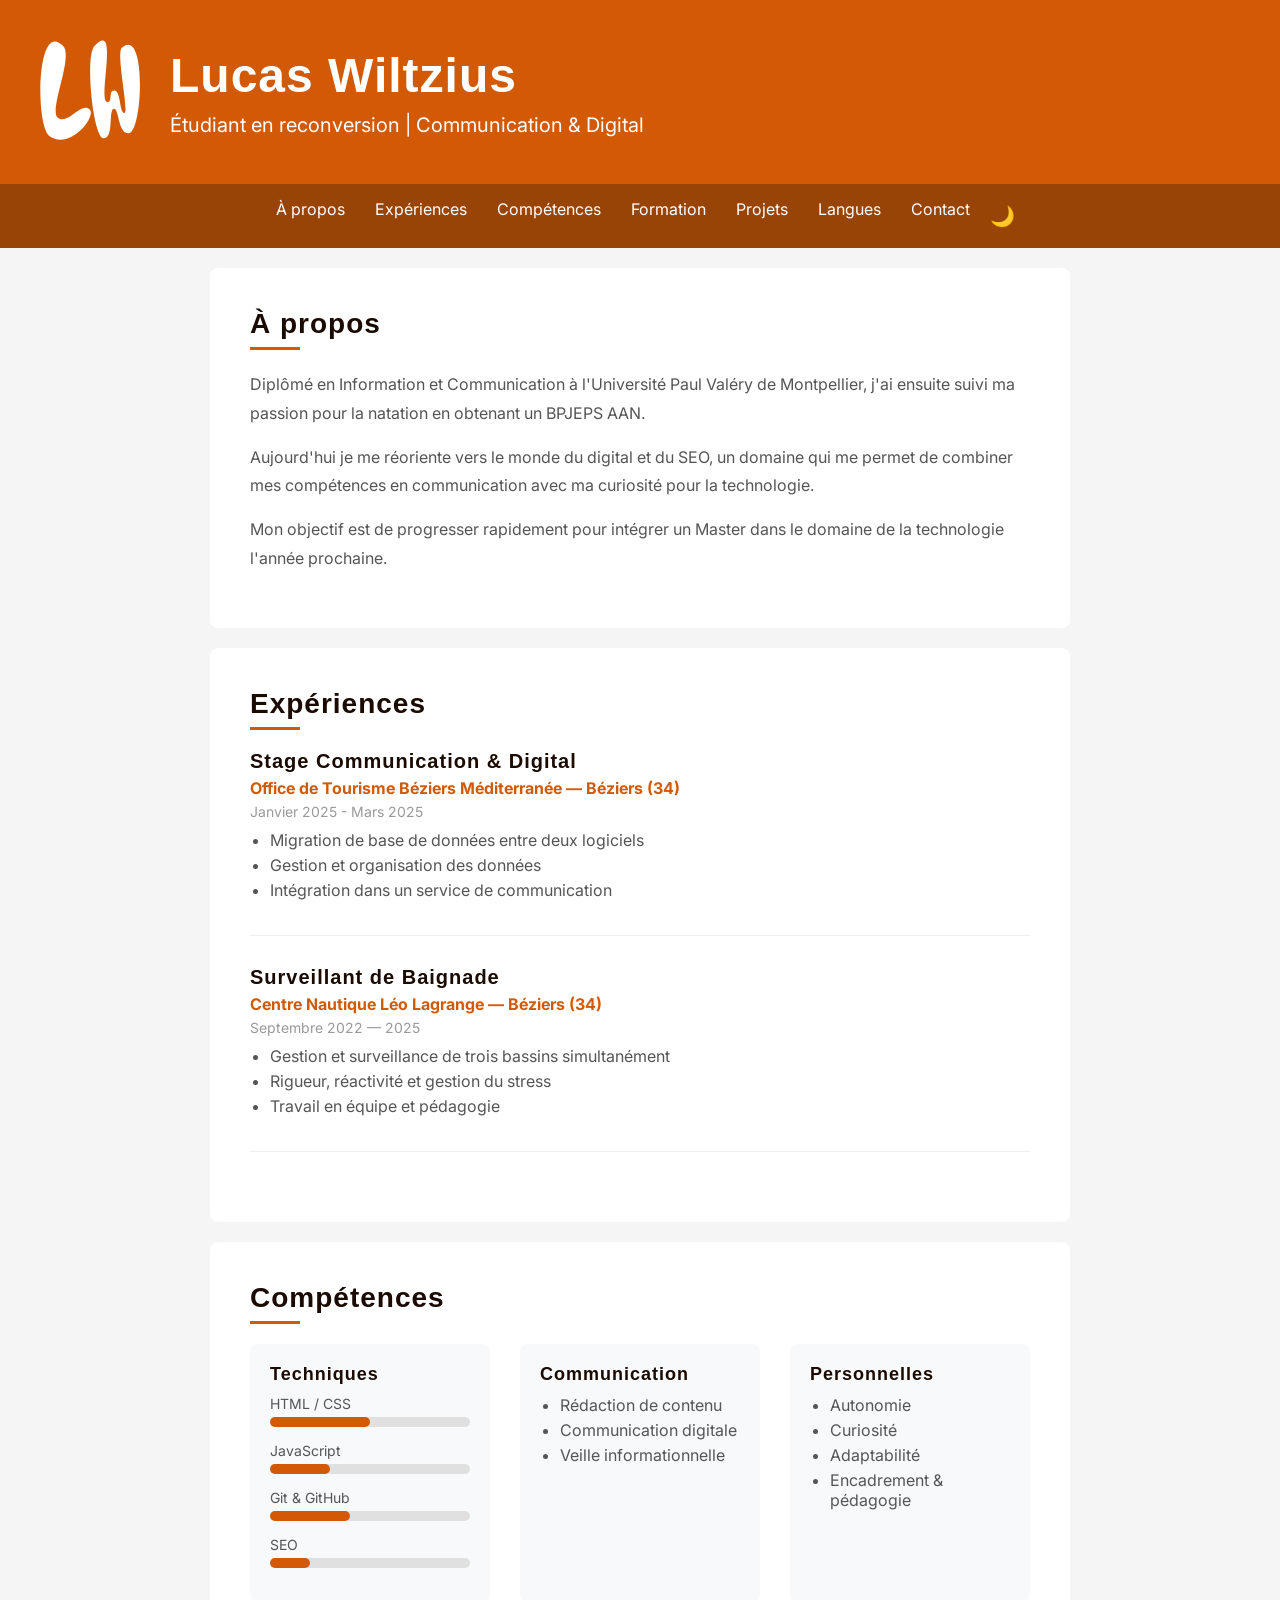
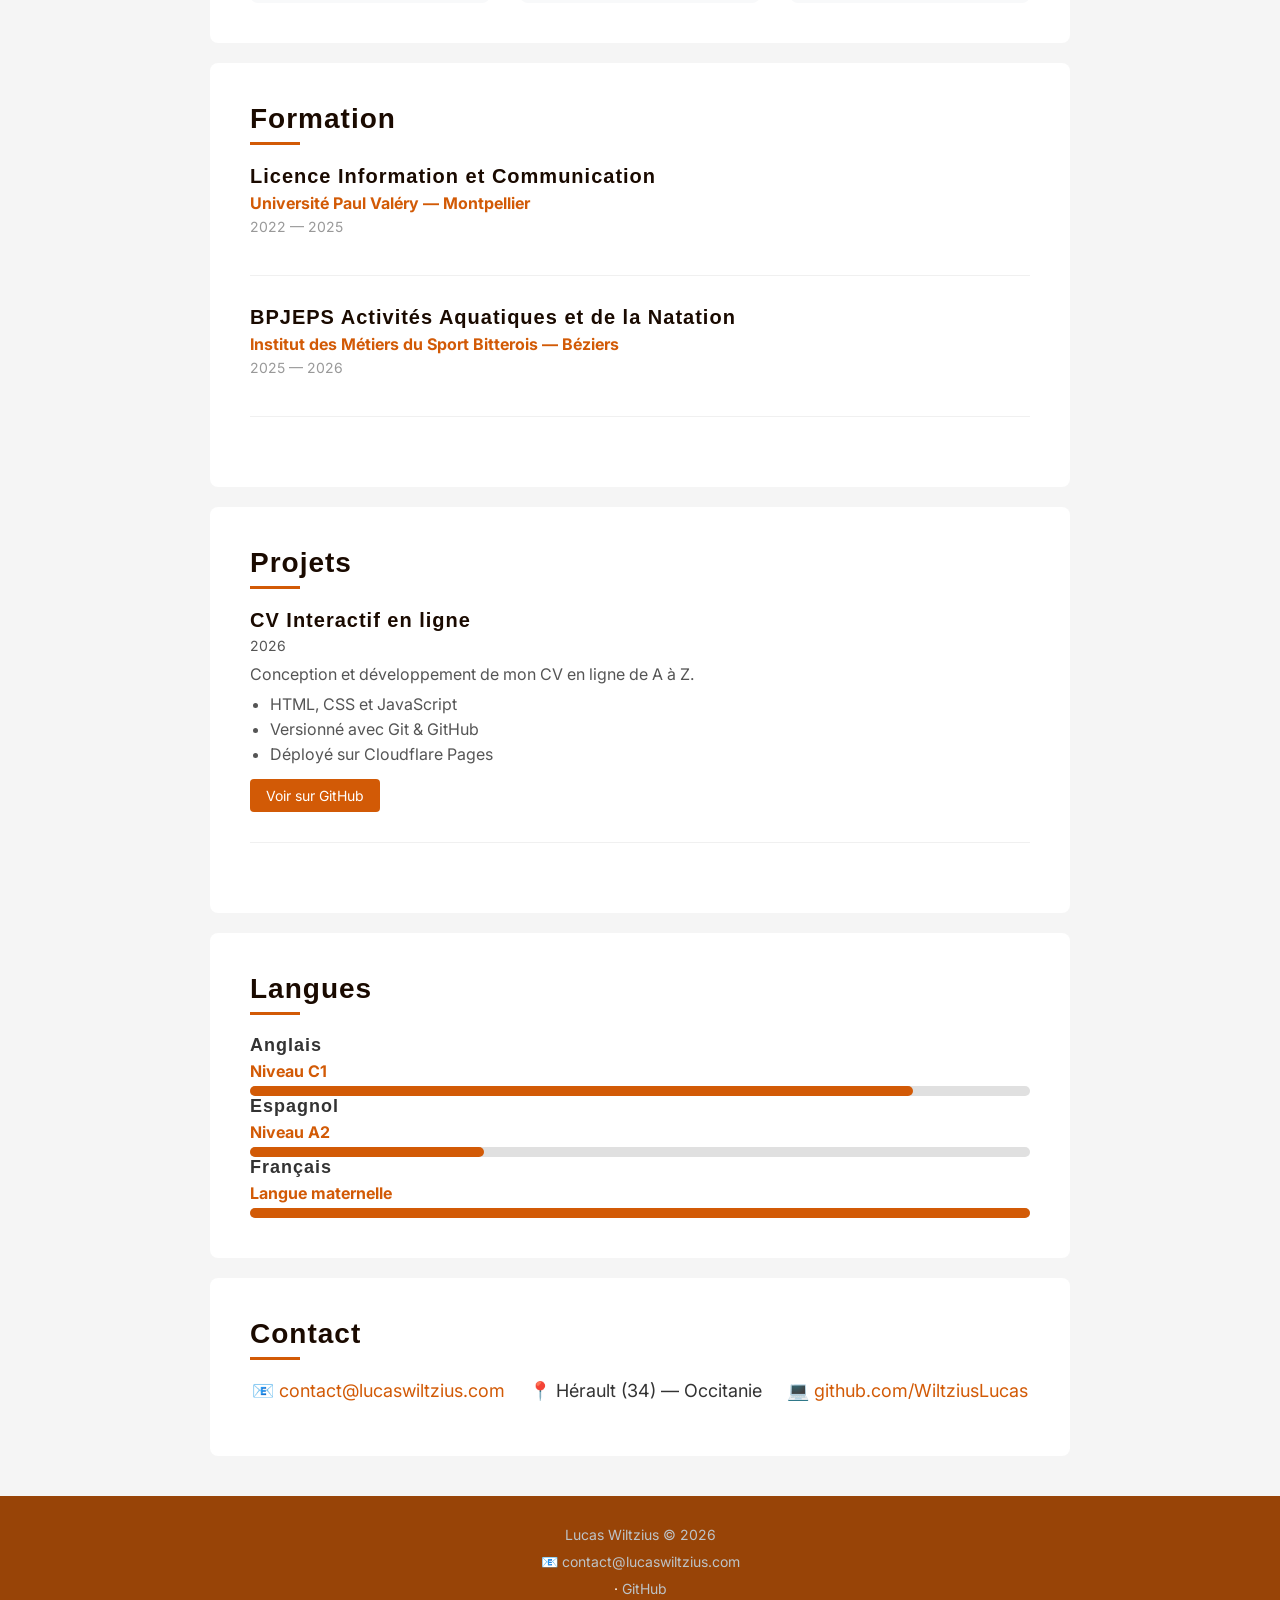
==== commit f8675112: "Section langue" ====
--- a/index.html
+++ b/index.html
@@ -43,6 +43,7 @@
         href="https://fonts.googleapis.com/css2?family=Oswald:wght@600;700&family=Inter:wght@400;600&display=swap"
         rel="stylesheet">
     <link rel="stylesheet" href="css/style.css">
+    <link rel="icon" type="image/svg+xml" href="assets/images/logo-optimise.svg">
 </head>
 
 <!-- Google tag (gtag.js) -->
@@ -74,6 +75,7 @@
             <a href="#competences">Compétences</a>
             <a href="#formation">Formation</a>
             <a href="#projets">Projets</a>
+            <a href="#langues">Langues</a>
             <a href="#contact">Contact</a>
             <button class="toggle-theme" id="toggle-theme">🌙</button>
         </div>
@@ -211,6 +213,37 @@
 
         </section>
 
+        <section id="langues">
+            <h2>Langues</h2>
+
+            <div class="contenu">
+                <div class="langue-item">
+                    <h3>Anglais</h3>
+                    <p class="etablissement">Niveau C1</p>
+                    <div class="barre">
+                        <div class="barre-progression" data-progression="85"></div>
+                    </div>
+                </div>
+
+                <div class="langue-item">
+                    <h3>Espagnol</h3>
+                    <p class="etablissement">Niveau A2</p>
+                    <div class="barre">
+                        <div class="barre-progression" data-progression="30"></div>
+                    </div>
+                </div>
+
+                <div class="langue-item">
+                    <h3>Français</h3>
+                    <p class="etablissement">Langue maternelle</p>
+                    <div class="barre">
+                        <div class="barre-progression" data-progression="100"></div>
+                    </div>
+                </div>
+            </div>
+
+        </section>
+
         <section id="contact">
             <h2>Contact</h2>
 
@@ -236,9 +269,9 @@
     <footer>
         <p>Lucas Wiltzius © 2026</p>
         <p>
-            <p>📧 <a href="mailto:contact@lucaswiltzius.com">contact@lucaswiltzius.com</a></p>
-            ·
-            <a href="https://github.com/WiltziusLucas" target="_blank">GitHub</a>
+        <p>📧 <a href="mailto:contact@lucaswiltzius.com">contact@lucaswiltzius.com</a></p>
+        ·
+        <a href="https://github.com/WiltziusLucas" target="_blank">GitHub</a>
         </p>
     </footer>
 
--- a/css/style.css
+++ b/css/style.css
@@ -338,6 +338,12 @@
     box-shadow: 0 8px 25px rgba(0, 0, 0, 0.1);
 }
 
+/* Langues */
+.langue-item h3 {
+    color: #333333;
+    font-size: 18px;
+    margin-bottom: 5px;
+}
 
 /* Media Queries */
 @media (max-width: 768px) {
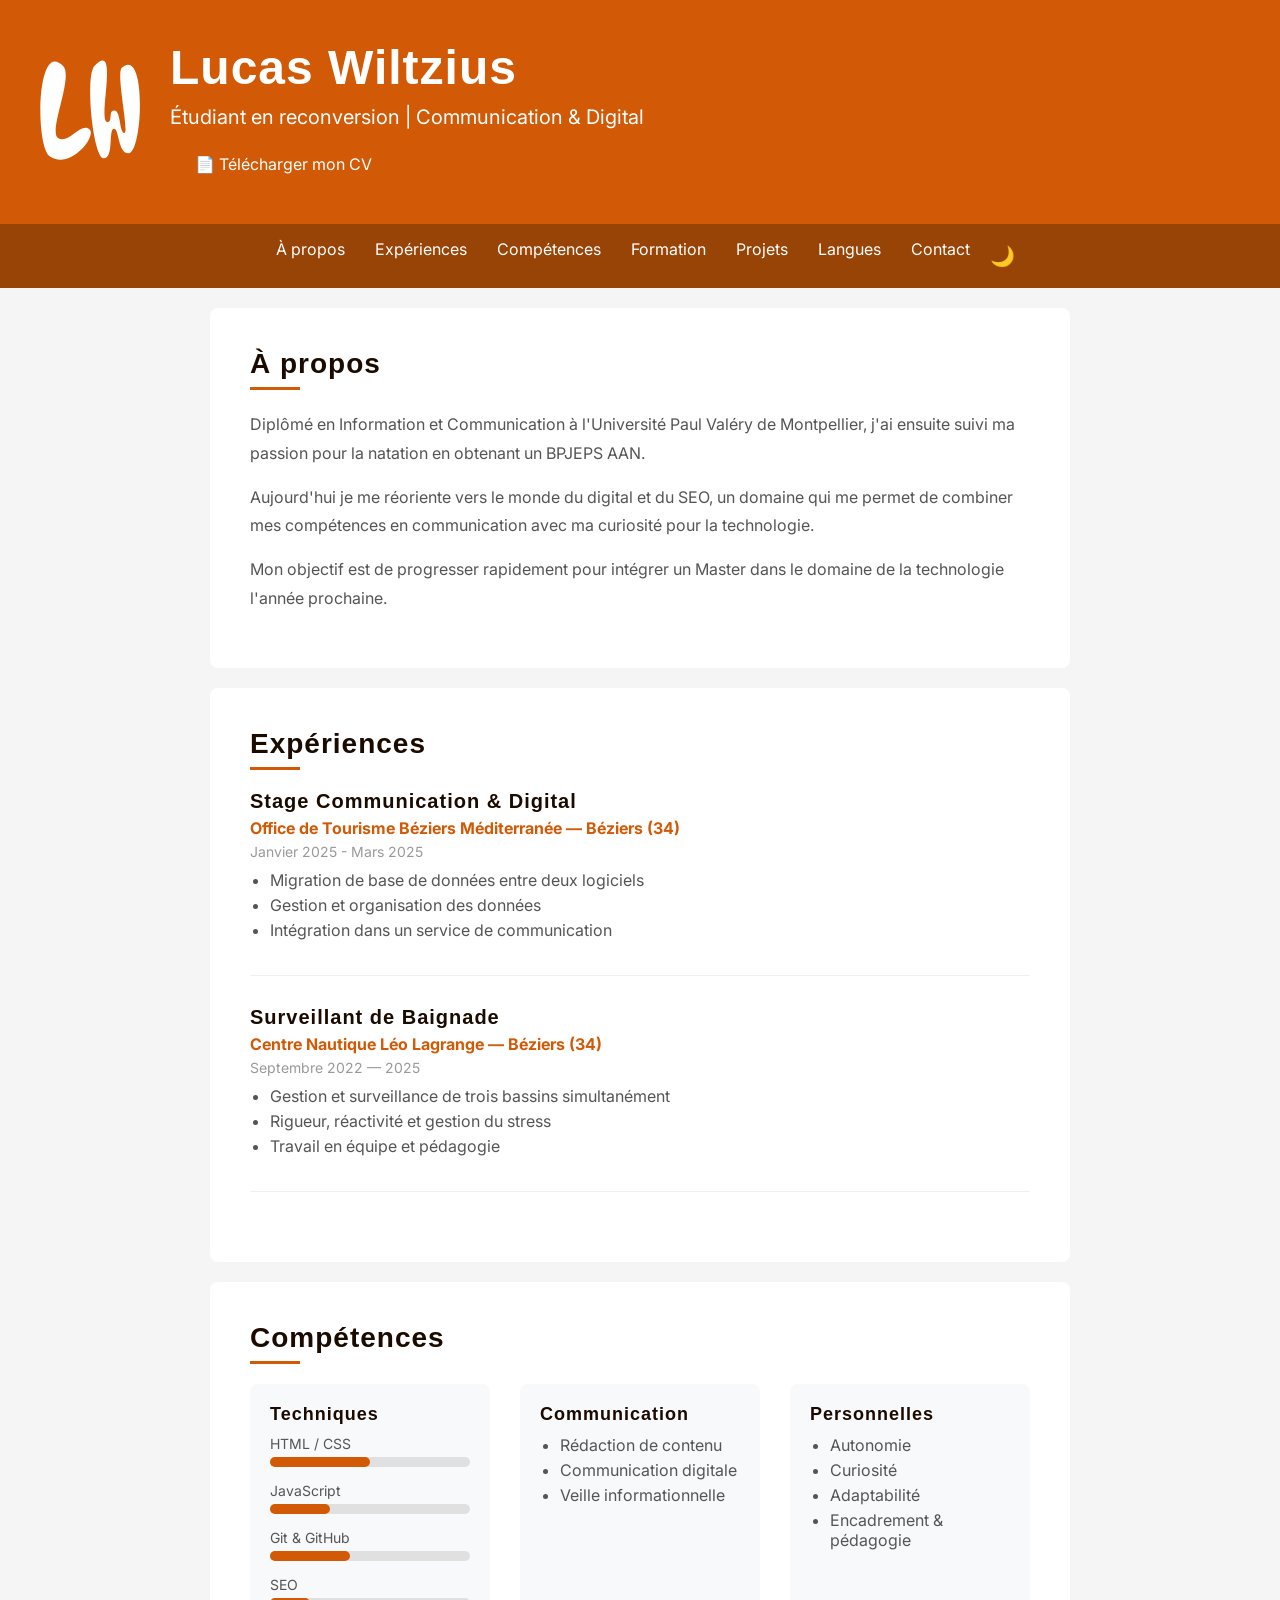
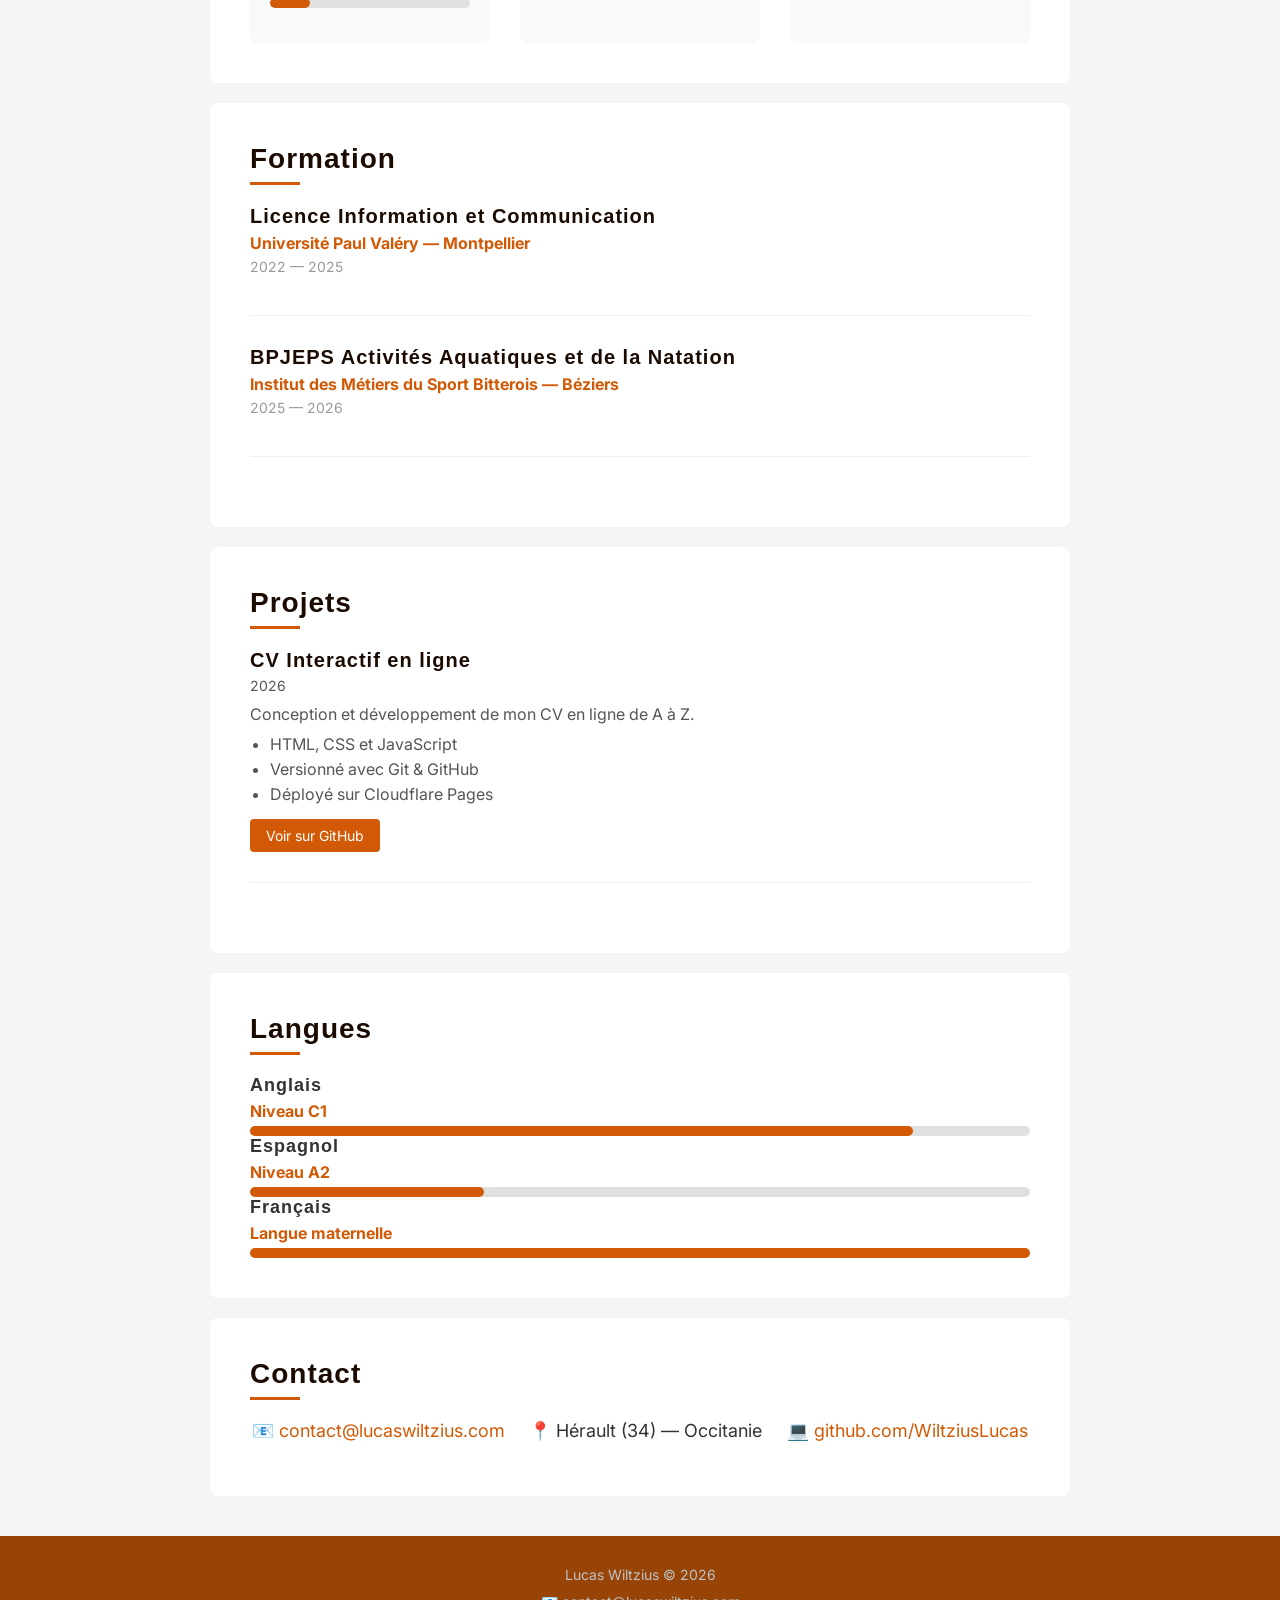
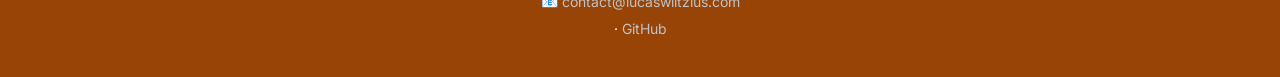
==== commit 1ad3d423: "Print CV - faire un PDF" ====
--- a/index.html
+++ b/index.html
@@ -64,6 +64,9 @@
         <div class="header-texte">
             <h1>Lucas Wiltzius</h1>
             <p>Étudiant en reconversion | Communication & Digital</p>
+            <button class="btn-cv" id="btn-cv" onclick="window.print()">
+                📄 Télécharger mon CV
+            </button>
         </div>
     </header>
 
--- a/css/style.css
+++ b/css/style.css
@@ -38,6 +38,23 @@
     color: white;
 }
 
+/* Bouton CV */
+.btn-cv {
+    margin-top: 15px;
+    padding: 10px 25px;
+    background-color: #d25a06;
+    color: #ffffff;
+    border: none;
+    border-radius: 25px;
+    font-size: 16px;
+    font-family: 'Inter', sans-serif;
+    cursor: pointer;
+    transition: background-color 0.3s ease;
+}
+
+.btn-cv:hover {
+    background-color: #b54e05;
+}
 
 .logo {
     width: 100px;
@@ -452,4 +469,41 @@
 
 body.dark nav a:hover {
     color: #ff9a4d;
+}
+
+/* CSS impression */
+@media print {
+
+    nav,
+    .btn-cv,
+    .toggle-theme,
+    .hamburger {
+        display: none !important;
+    }
+
+    body {
+        background-color: #ffffff;
+        color: #000000;
+    }
+
+    section {
+        box-shadow: none;
+        border: 1px solid #eeeeee;
+        break-inside: avoid;
+    }
+
+    header {
+        background-color: #ffffff;
+        color: #000000;
+    }
+
+    header h1,
+    header p {
+        color: #000000;
+    }
+
+    .barre-progression {
+        print-color-adjust: exact;
+        -webkit-print-color-adjust: exact;
+    }
 }
